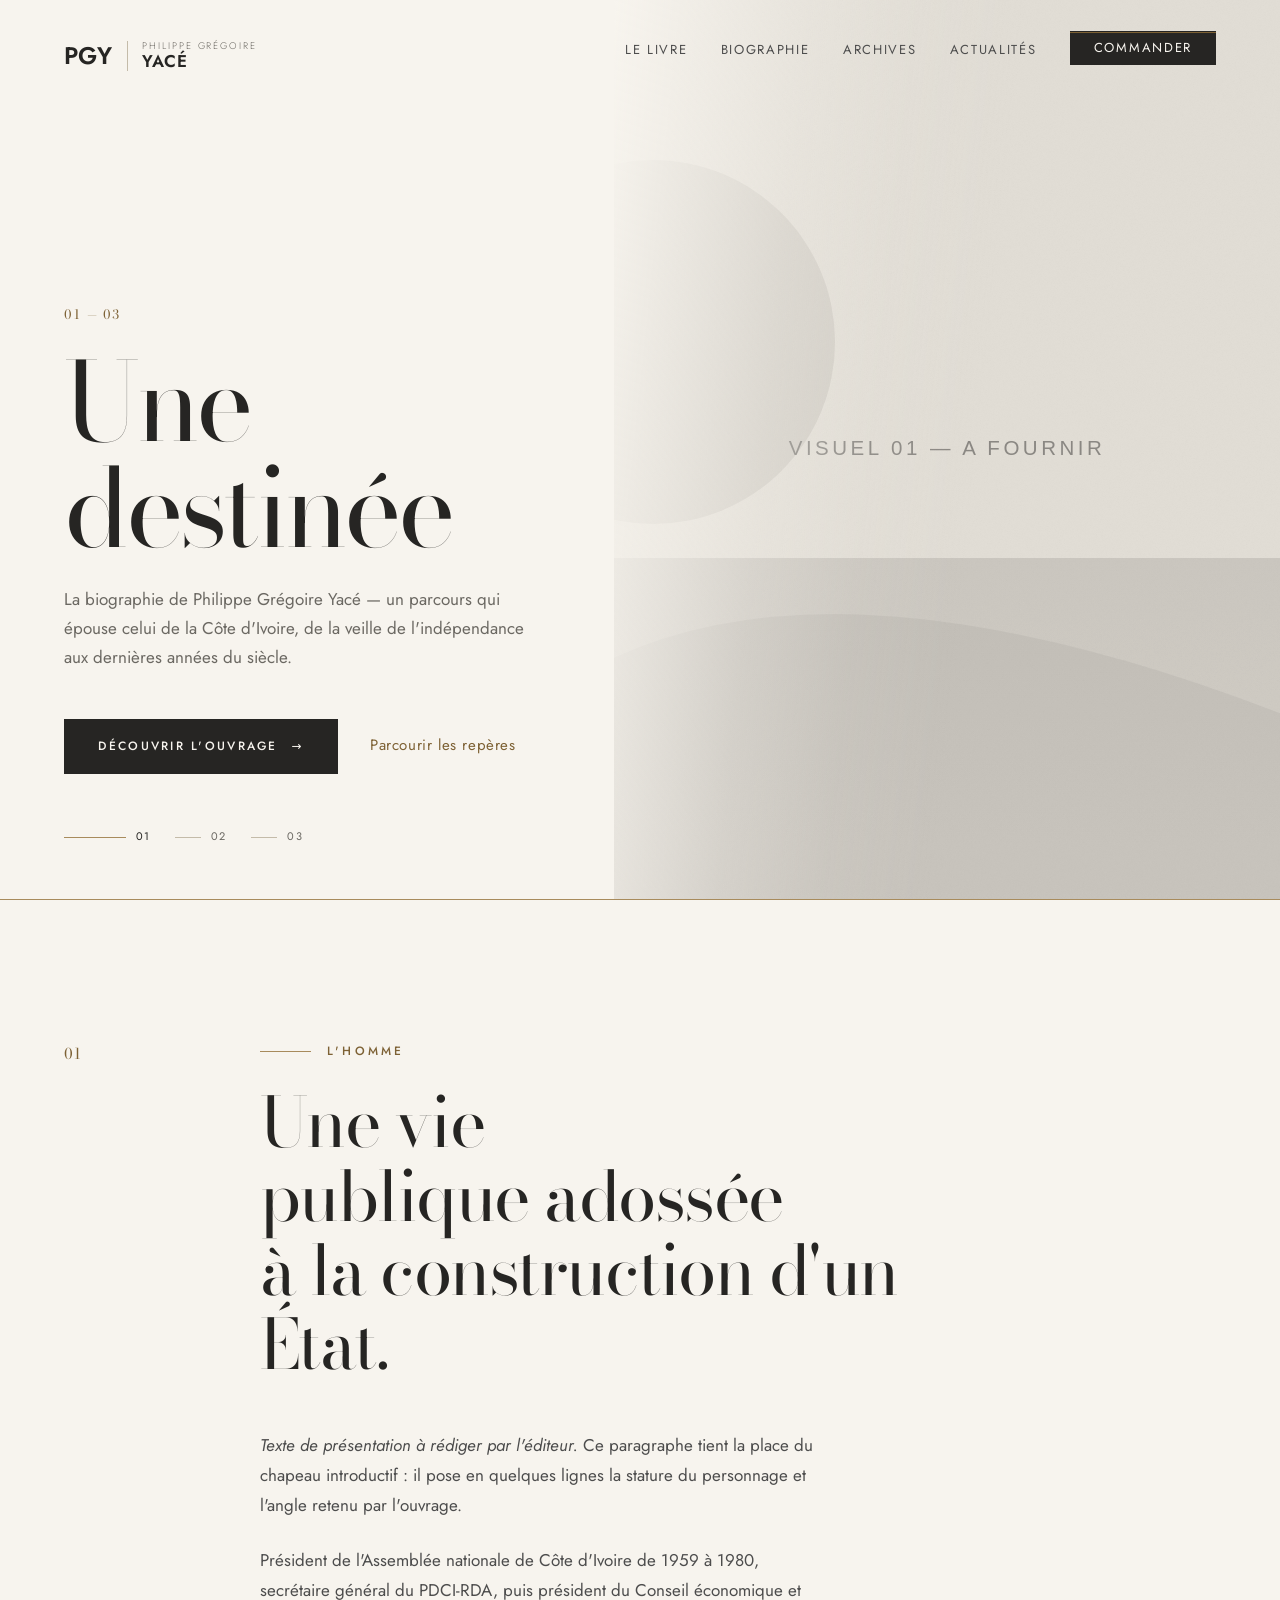
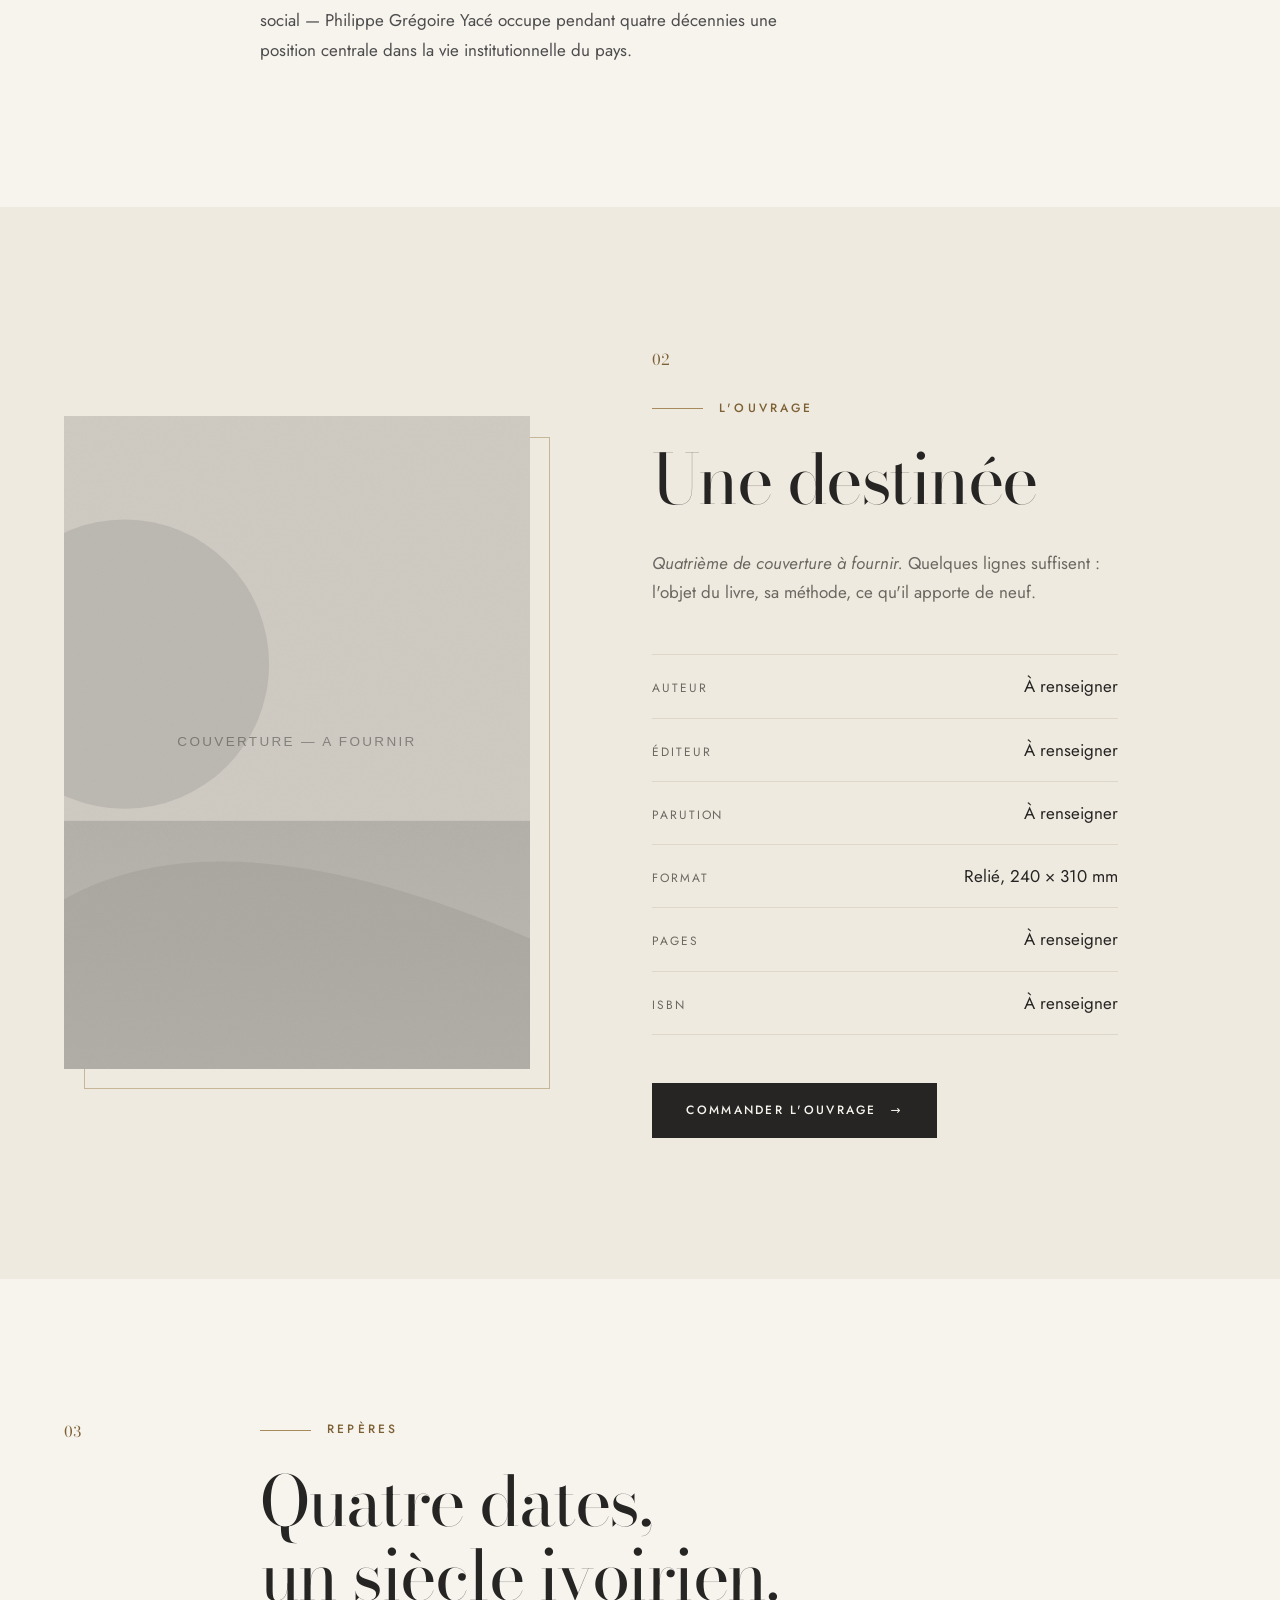
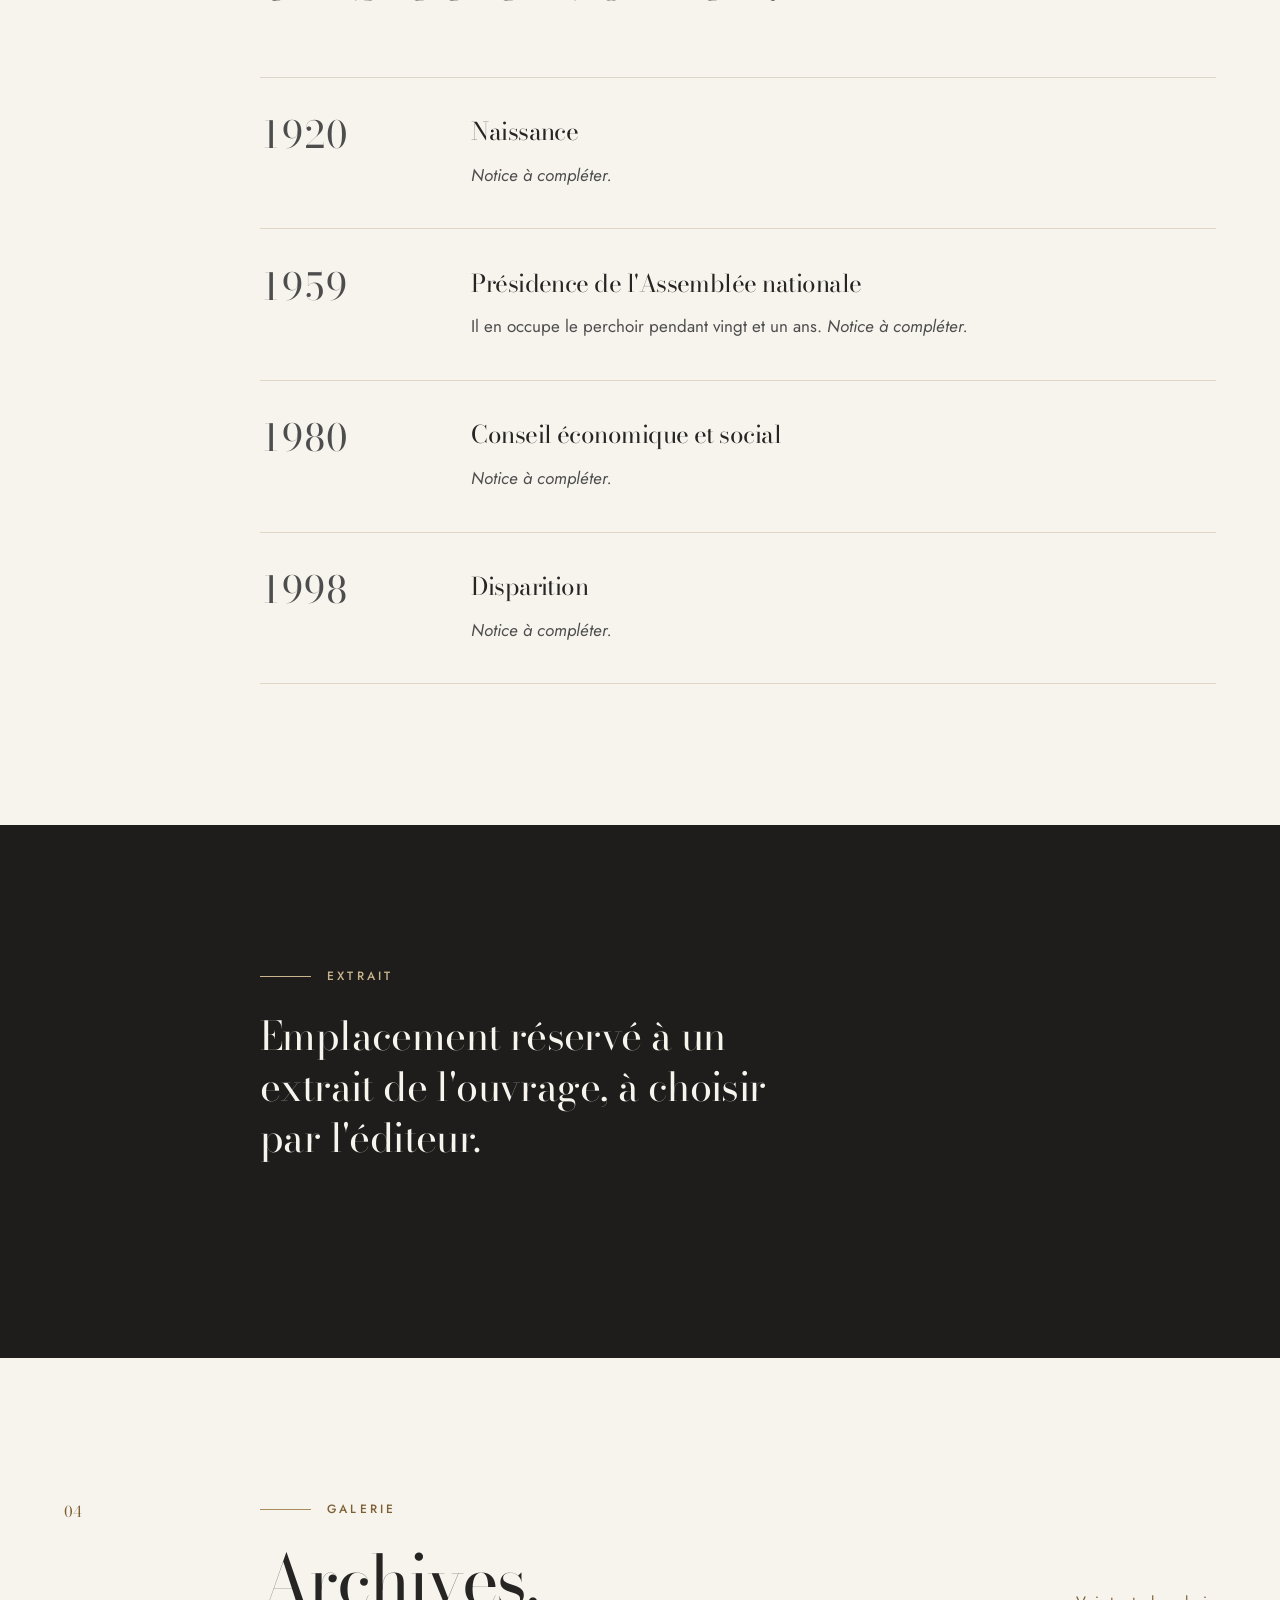
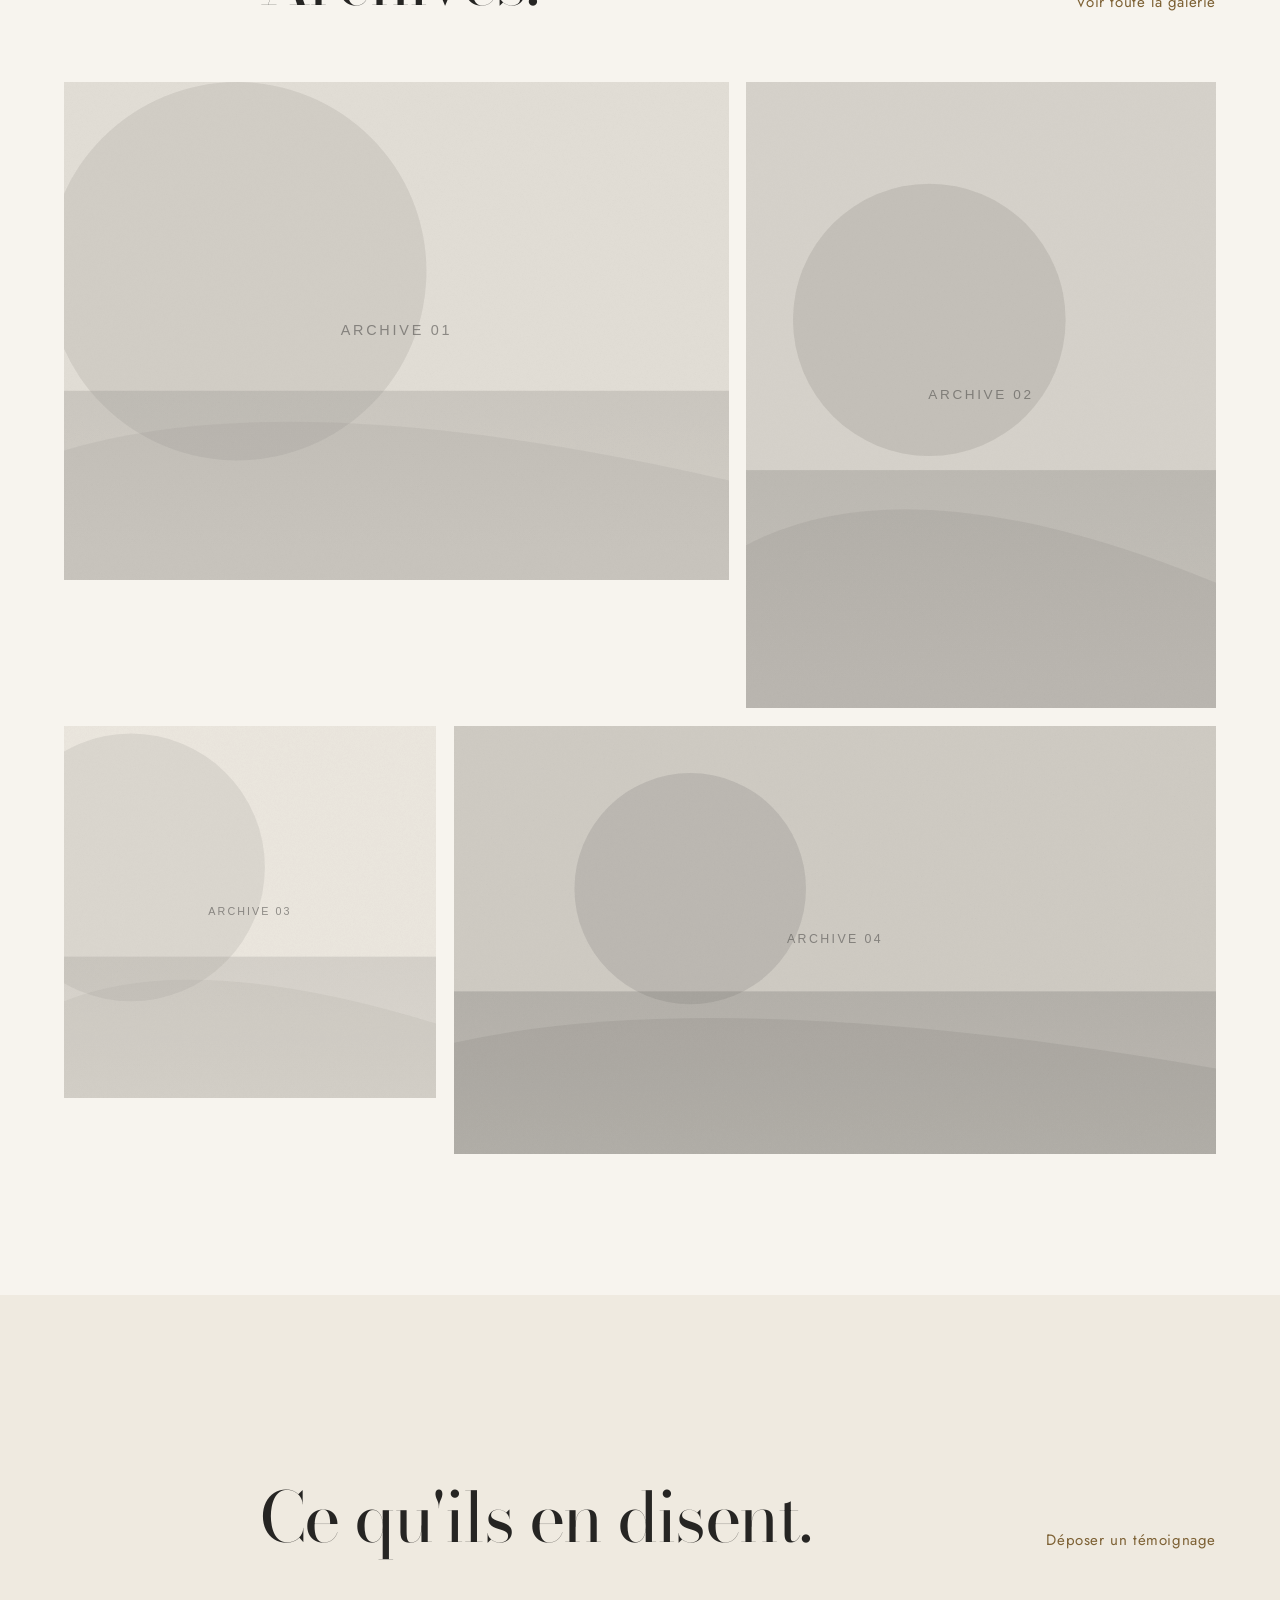
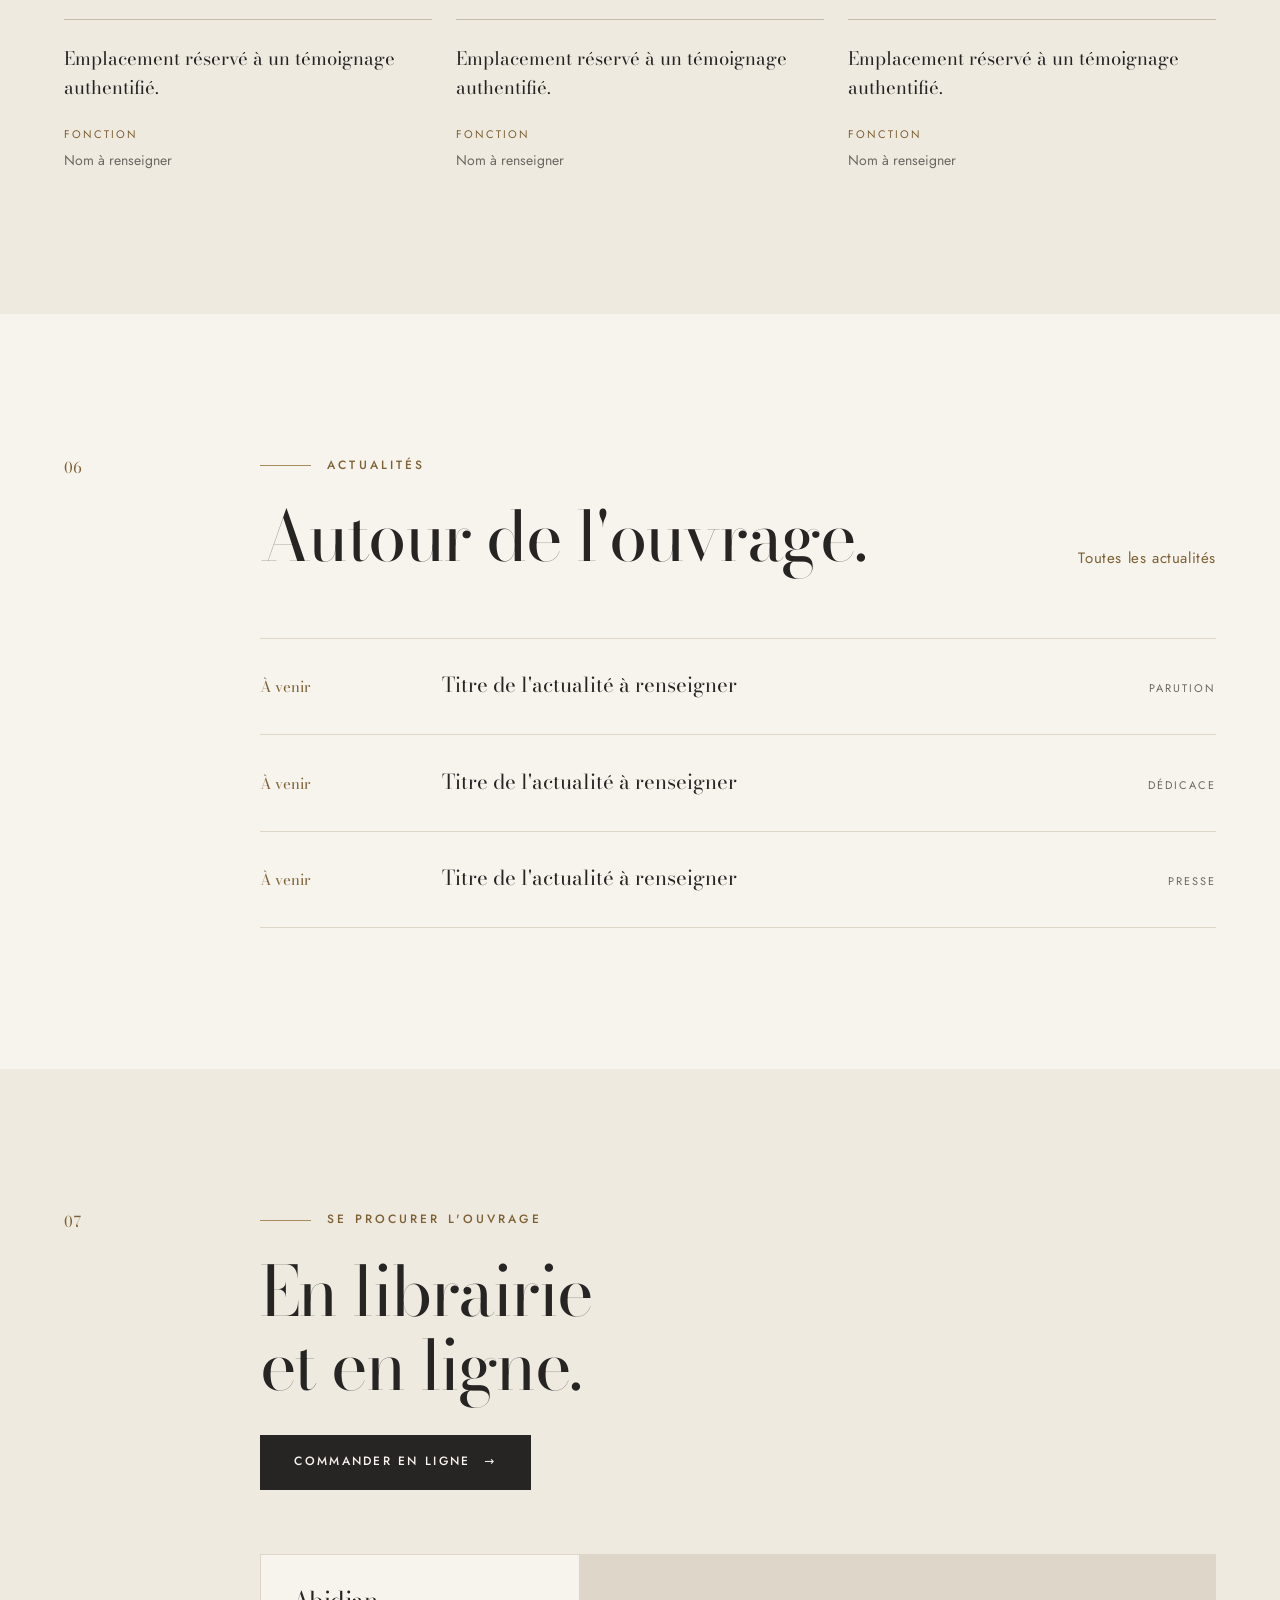
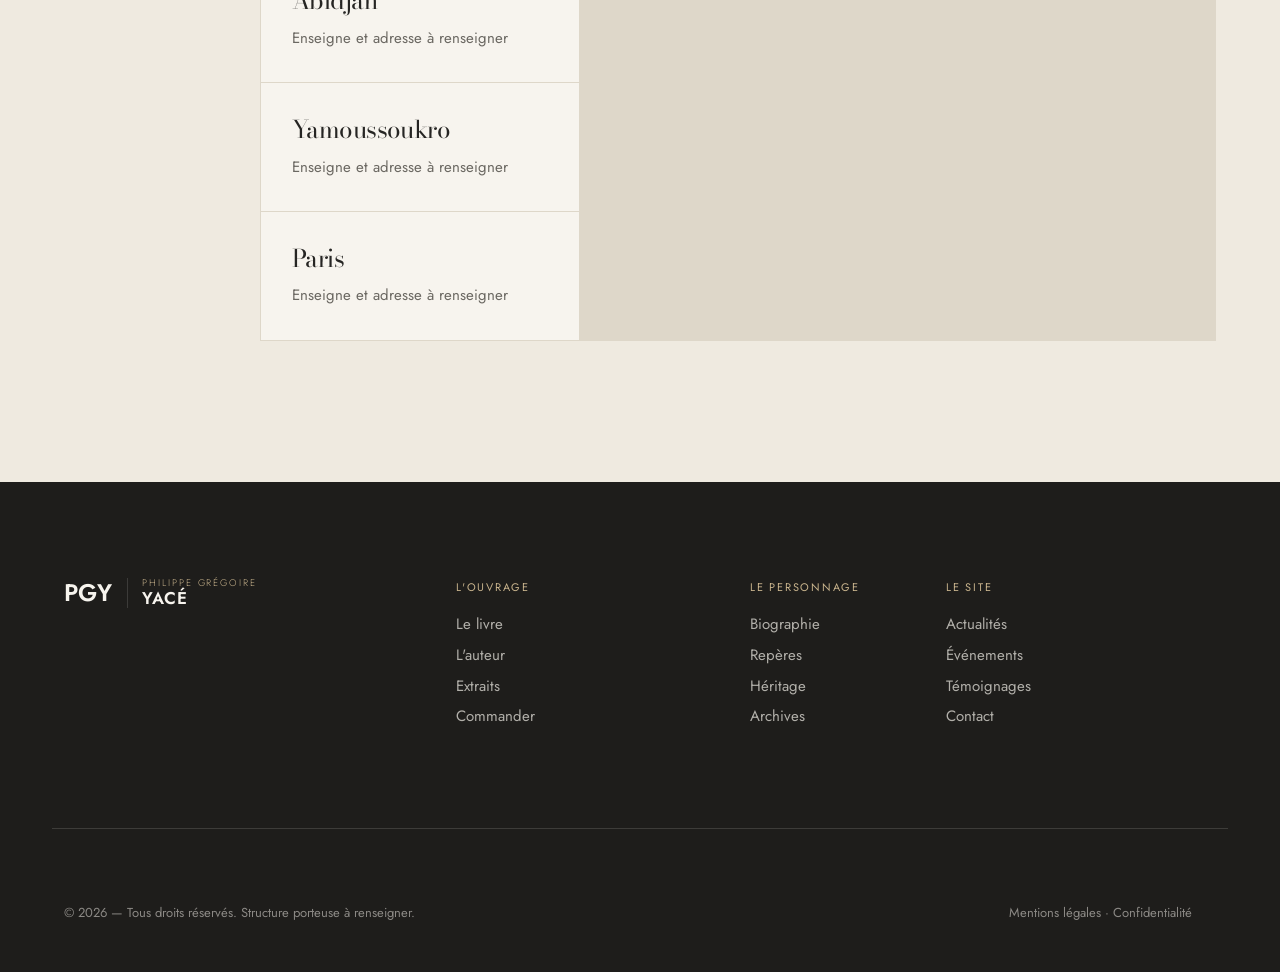
==== site/index.html @ ea949de5 "Nouveau site Yacé : socle de design + page d'accueil Direction artistique - Palette dérivée du logo " ====
<!DOCTYPE html>
<html lang="fr">
<head>
<meta charset="utf-8">
<meta name="viewport" content="width=device-width, initial-scale=1">
<title>Philippe Grégoire Yacé — Une destinée (1920-1998)</title>
<meta name="description" content="Une destinée — la biographie de Philippe Grégoire Yacé (1920-1998), figure de la construction de l'État ivoirien.">

<link rel="preconnect" href="https://fonts.googleapis.com">
<link rel="preconnect" href="https://fonts.gstatic.com" crossorigin>
<!-- Bodoni Moda : contraste vertical, registre monumental — display uniquement.
     Jost : géométrique, écho direct du logotype — interface et corps de texte. -->
<link href="https://fonts.googleapis.com/css2?family=Bodoni+Moda:opsz,wght@6..96,400;6..96,500&family=Jost:wght@300;400;500;600&display=swap" rel="stylesheet">

<link href="https://cdn.jsdelivr.net/npm/bootstrap@5.3.3/dist/css/bootstrap.min.css" rel="stylesheet">
<link href="assets/css/tokens.css" rel="stylesheet">
<link href="assets/css/base.css" rel="stylesheet">
<link href="assets/css/components.css" rel="stylesheet">
<link rel="canonical" href="https://example.org/">

<!-- Partage social (CDC §5) — remplacer l'URL absolue et le visuel au déploiement -->
<meta property="og:type" content="book">
<meta property="og:locale" content="fr_FR">
<meta property="og:title" content="Philippe Grégoire Yacé — Une destinée (1920-1998)">
<meta property="og:description" content="La biographie de Philippe Grégoire Yacé, figure de la construction de l'État ivoirien.">
<meta property="og:image" content="https://example.org/assets/img/couverture.svg">
<meta name="twitter:card" content="summary_large_image">

<!-- Données structurées (CDC §5). Seules les données établies sont déclarées ;
     auteur, éditeur, ISBN et dates précises restent à renseigner. -->
<script type="application/ld+json">
{
  "@context": "https://schema.org",
  "@type": "Book",
  "name": "Philippe Grégoire Yacé : une destinée (1920-1998)",
  "inLanguage": "fr",
  "about": {
    "@type": "Person",
    "name": "Philippe Grégoire Yacé",
    "birthDate": "1920",
    "deathDate": "1998",
    "nationality": "Ivoirienne",
    "jobTitle": "Président de l'Assemblée nationale de Côte d'Ivoire (1959-1980)"
  }
}
</script>
</head>

<body>
<a class="skip-link" href="#main">Aller au contenu</a>

<!-- ===================== NAVIGATION ===================== -->
<header class="nav-bar">
  <div class="shell">
    <div class="nav-bar__row">

      <!-- VERROU LOGOTYPE — reconstruit en HTML faute du fichier source.
           À remplacer par le SVG officiel : voir README.md § Logotype. -->
      <a class="logo" href="#" aria-label="Philippe Grégoire Yacé — accueil">
        <span class="logo__mark">PGY</span>
        <span class="logo__rule" aria-hidden="true"></span>
        <span class="logo__text">
          <b>Philippe Grégoire</b>
          <span>YACÉ</span>
        </span>
      </a>

      <nav aria-label="Navigation principale">
        <ul class="nav-menu" id="navMenu">
          <li><a href="#ouvrage">Le livre</a></li>
          <li><a href="#homme">Biographie</a></li>
          <li><a href="#galerie">Archives</a></li>
          <li><a href="#actualites">Actualités</a></li>
          <li><a class="btn-pgy btn-pgy--sm" href="#commander">Commander</a></li>
        </ul>
      </nav>

      <button class="nav-toggle" type="button" aria-expanded="false" aria-controls="navMenu" aria-label="Ouvrir le menu">
        <span></span><span></span>
      </button>

    </div>
  </div>
</header>

<main id="main">

<!-- ===================== HERO ===================== -->
<section class="hero">
  <div id="heroCarousel" class="carousel slide carousel-fade hero__carousel"
       data-bs-ride="carousel" data-bs-interval="7000">
    <div class="carousel-inner">

      <!-- CONTENU PROVISOIRE — textes à valider par l'éditeur -->
      <div class="carousel-item active hero__slide">
        <div class="hero__media">
          <img class="hero__img" src="assets/img/hero-1.svg" alt="">
        </div>
        <div class="shell hero__content">
          <div class="row">
            <div class="col-lg-7 col-xl-6">
              <p class="hero__count hero__fade" style="--d:120ms">01 — 03</p>
              <h1 class="t-hero hero__title">
                <span class="mask"><span class="mask__i" style="--d:200ms">Une</span></span>
                <span class="mask"><span class="mask__i" style="--d:320ms">destinée</span></span>
              </h1>
              <p class="t-lead hero__lead hero__fade" style="--d:560ms">
                La biographie de Philippe Grégoire Yacé — un parcours qui épouse
                celui de la Côte d'Ivoire, de la veille de l'indépendance aux
                dernières années du siècle.
              </p>
              <div class="hero__cta hero__fade" style="--d:680ms">
                <a class="btn-pgy" href="#ouvrage">
                  Découvrir l'ouvrage
                  <span class="btn-pgy__arrow" aria-hidden="true">&#8594;</span>
                </a>
                <a class="link" href="#reperes">Parcourir les repères</a>
              </div>
            </div>
          </div>
        </div>
      </div>

      <div class="carousel-item hero__slide">
        <div class="hero__media">
          <img class="hero__img" src="assets/img/hero-2.svg" alt="">
        </div>
        <div class="shell hero__content">
          <div class="row">
            <div class="col-lg-7 col-xl-6">
              <p class="hero__count hero__fade" style="--d:120ms">02 — 03</p>
              <h1 class="t-hero hero__title">
                <span class="mask"><span class="mask__i" style="--d:200ms">1920</span></span>
                <span class="mask"><span class="mask__i" style="--d:320ms">1998</span></span>
              </h1>
              <p class="t-lead hero__lead hero__fade" style="--d:560ms">
                Soixante-dix-huit années traversées par la naissance d'une nation.
                <em>Texte à compléter par l'éditeur.</em>
              </p>
              <div class="hero__cta hero__fade" style="--d:680ms">
                <a class="btn-pgy" href="#homme">
                  L'homme
                  <span class="btn-pgy__arrow" aria-hidden="true">&#8594;</span>
                </a>
              </div>
            </div>
          </div>
        </div>
      </div>

      <div class="carousel-item hero__slide">
        <div class="hero__media">
          <img class="hero__img" src="assets/img/hero-3.svg" alt="">
        </div>
        <div class="shell hero__content">
          <div class="row">
            <div class="col-lg-7 col-xl-6">
              <p class="hero__count hero__fade" style="--d:120ms">03 — 03</p>
              <h1 class="t-hero hero__title">
                <span class="mask"><span class="mask__i" style="--d:200ms">L'ouvrage</span></span>
              </h1>
              <p class="t-lead hero__lead hero__fade" style="--d:560ms">
                Un volume relié, richement documenté et illustré d'archives inédites.
                <em>Descriptif à compléter par l'éditeur.</em>
              </p>
              <div class="hero__cta hero__fade" style="--d:680ms">
                <a class="btn-pgy" href="#commander">
                  Commander
                  <span class="btn-pgy__arrow" aria-hidden="true">&#8594;</span>
                </a>
                <a class="link" href="#commander">Points de vente</a>
              </div>
            </div>
          </div>
        </div>
      </div>

    </div>
  </div>

  <!-- Indicateurs : peau maison branchée sur l'instance Bootstrap -->
  <div class="hero__nav" role="tablist" aria-label="Diapositives">
    <button class="hero__dot is-active" type="button" role="tab" aria-current="true">
      <i aria-hidden="true"></i>01
    </button>
    <button class="hero__dot" type="button" role="tab" aria-current="false">
      <i aria-hidden="true"></i>02
    </button>
    <button class="hero__dot" type="button" role="tab" aria-current="false">
      <i aria-hidden="true"></i>03
    </button>
  </div>

  <div class="hero__progress" aria-hidden="true"><i></i></div>
</section>

<!-- ===================== 01 · MANIFESTE ===================== -->
<section class="section" id="homme">
  <div class="shell">
    <div class="row">
      <div class="col-lg-2">
        <p class="section-num reveal">01</p>
      </div>
      <div class="col-lg-9 col-xl-8">
        <p class="kicker reveal">L'homme</p>
        <h2 class="t-d1 reveal" style="margin-bottom: var(--sp-7);">
          Une vie publique adossée<br>à la construction d'un État.
        </h2>
        <div class="row">
          <div class="col-md-10 col-lg-9">
            <p class="t-body reveal">
              <em>Texte de présentation à rédiger par l'éditeur.</em> Ce paragraphe
              tient la place du chapeau introductif : il pose en quelques lignes
              la stature du personnage et l'angle retenu par l'ouvrage.
            </p>
            <p class="t-body reveal">
              Président de l'Assemblée nationale de Côte d'Ivoire de 1959 à 1980,
              secrétaire général du PDCI-RDA, puis président du Conseil économique
              et social — Philippe Grégoire Yacé occupe pendant quatre décennies
              une position centrale dans la vie institutionnelle du pays.
            </p>
          </div>
        </div>
      </div>
    </div>
  </div>
</section>

<!-- ===================== 02 · L'OUVRAGE ===================== -->
<section class="section section--sunk" id="ouvrage">
  <div class="shell">
    <div class="row align-items-center" style="row-gap: var(--sp-9);">

      <div class="col-lg-5 offset-lg-1 order-lg-2">
        <p class="section-num reveal">02</p>
        <p class="kicker reveal">L'ouvrage</p>
        <h2 class="t-d1 reveal" style="margin-bottom: var(--sp-6);">Une destinée</h2>
        <p class="t-lead reveal" style="margin-bottom: var(--sp-7);">
          <em>Quatrième de couverture à fournir.</em> Quelques lignes suffisent :
          l'objet du livre, sa méthode, ce qu'il apporte de neuf.
        </p>

        <!-- FICHE TECHNIQUE — valeurs provisoires -->
        <dl class="specs reveal" style="margin-bottom: var(--sp-7);">
          <div><dt>Auteur</dt><dd>À renseigner</dd></div>
          <div><dt>Éditeur</dt><dd>À renseigner</dd></div>
          <div><dt>Parution</dt><dd>À renseigner</dd></div>
          <div><dt>Format</dt><dd>Relié, 240 × 310 mm</dd></div>
          <div><dt>Pages</dt><dd>À renseigner</dd></div>
          <div><dt>ISBN</dt><dd>À renseigner</dd></div>
        </dl>

        <a class="btn-pgy reveal" href="#commander">
          Commander l'ouvrage
          <span class="btn-pgy__arrow" aria-hidden="true">&#8594;</span>
        </a>
      </div>

      <div class="col-lg-5 order-lg-1">
        <span class="frame reveal">
          <img loading="lazy" decoding="async" src="assets/img/couverture.svg" alt="Couverture de l'ouvrage — visuel provisoire">
        </span>
      </div>

    </div>
  </div>
</section>

<!-- ===================== 03 · REPÈRES ===================== -->
<section class="section" id="reperes">
  <div class="shell">
    <div class="row" style="margin-bottom: var(--sp-8);">
      <div class="col-lg-2"><p class="section-num reveal">03</p></div>
      <div class="col-lg-7">
        <p class="kicker reveal">Repères</p>
        <h2 class="t-d1 reveal">Quatre dates,<br>un siècle ivoirien.</h2>
      </div>
    </div>

    <div class="row">
      <div class="col-lg-10 offset-lg-2">
        <!-- CHRONOLOGIE — dates à faire valider par l'éditeur avant mise en ligne -->
        <div class="tl">
          <div class="tl__item reveal">
            <div class="tl__year">1920</div>
            <div class="tl__body">
              <h3 class="t-d3">Naissance</h3>
              <p class="t-body"><em>Notice à compléter.</em></p>
            </div>
          </div>
          <div class="tl__item reveal">
            <div class="tl__year">1959</div>
            <div class="tl__body">
              <h3 class="t-d3">Présidence de l'Assemblée nationale</h3>
              <p class="t-body">Il en occupe le perchoir pendant vingt et un ans.
                <em>Notice à compléter.</em></p>
            </div>
          </div>
          <div class="tl__item reveal">
            <div class="tl__year">1980</div>
            <div class="tl__body">
              <h3 class="t-d3">Conseil économique et social</h3>
              <p class="t-body"><em>Notice à compléter.</em></p>
            </div>
          </div>
          <div class="tl__item reveal">
            <div class="tl__year">1998</div>
            <div class="tl__body">
              <h3 class="t-d3">Disparition</h3>
              <p class="t-body"><em>Notice à compléter.</em></p>
            </div>
          </div>
        </div>
      </div>
    </div>
  </div>
</section>

<!-- ===================== CITATION ===================== -->
<section class="section section--dark">
  <div class="shell">
    <div class="row">
      <div class="col-lg-9 offset-lg-2">
        <p class="kicker reveal">Extrait</p>
        <blockquote class="quote reveal" style="margin:0;">
          Emplacement réservé à un extrait de l'ouvrage,
          à choisir par l'éditeur.
        </blockquote>
        <p class="quote__src reveal">Une destinée — chapitre à préciser</p>
      </div>
    </div>
  </div>
</section>

<!-- ===================== 04 · GALERIE ===================== -->
<section class="section" id="galerie">
  <div class="shell">
    <div class="row" style="margin-bottom: var(--sp-8);">
      <div class="col-lg-2"><p class="section-num reveal">04</p></div>
      <div class="col-lg-7">
        <p class="kicker reveal">Galerie</p>
        <h2 class="t-d1 reveal">Archives.</h2>
      </div>
      <div class="col-lg-3 d-flex align-items-end justify-content-lg-end">
        <a class="link reveal" href="#">Voir toute la galerie</a>
      </div>
    </div>

    <div class="gal">
      <a class="gal__i reveal" href="#"><img loading="lazy" decoding="async" src="assets/img/gal-1.svg" alt="Archive — visuel provisoire"></a>
      <a class="gal__i reveal" href="#"><img loading="lazy" decoding="async" src="assets/img/gal-2.svg" alt="Archive — visuel provisoire"></a>
      <a class="gal__i reveal" href="#"><img loading="lazy" decoding="async" src="assets/img/gal-3.svg" alt="Archive — visuel provisoire"></a>
      <a class="gal__i reveal" href="#"><img loading="lazy" decoding="async" src="assets/img/gal-4.svg" alt="Archive — visuel provisoire"></a>
    </div>
  </div>
</section>

<!-- ===================== 05 · TÉMOIGNAGES ===================== -->
<section class="section section--sunk" id="temoignages">
  <div class="shell">
    <div class="row" style="margin-bottom: var(--sp-8);">
      <div class="col-lg-2"><p class="section-num reveal">05</p></div>
      <div class="col-lg-7">
        <p class="kicker reveal">Témoignages</p>
        <h2 class="t-d1 reveal">Ce qu'ils en disent.</h2>
      </div>
      <div class="col-lg-3 d-flex align-items-end justify-content-lg-end">
        <a class="link reveal" href="#">Déposer un témoignage</a>
      </div>
    </div>

    <div class="row" style="row-gap: var(--sp-7);">
      <!-- TÉMOIGNAGES — emplacements réservés. Aucun propos ne doit être
           publié ici sans être attribué et vérifié auprès de son auteur. -->
      <div class="col-md-4">
        <div class="testi__i reveal">
          <p class="testi__q">Emplacement réservé à un témoignage authentifié.</p>
          <p class="testi__a">Fonction<span>Nom à renseigner</span></p>
        </div>
      </div>
      <div class="col-md-4">
        <div class="testi__i reveal">
          <p class="testi__q">Emplacement réservé à un témoignage authentifié.</p>
          <p class="testi__a">Fonction<span>Nom à renseigner</span></p>
        </div>
      </div>
      <div class="col-md-4">
        <div class="testi__i reveal">
          <p class="testi__q">Emplacement réservé à un témoignage authentifié.</p>
          <p class="testi__a">Fonction<span>Nom à renseigner</span></p>
        </div>
      </div>
    </div>
  </div>
</section>

<!-- ===================== 06 · ACTUALITÉS ===================== -->
<section class="section" id="actualites">
  <div class="shell">
    <div class="row" style="margin-bottom: var(--sp-8);">
      <div class="col-lg-2"><p class="section-num reveal">06</p></div>
      <div class="col-lg-7">
        <p class="kicker reveal">Actualités</p>
        <h2 class="t-d1 reveal">Autour de l'ouvrage.</h2>
      </div>
      <div class="col-lg-3 d-flex align-items-end justify-content-lg-end">
        <a class="link reveal" href="#">Toutes les actualités</a>
      </div>
    </div>

    <div class="row">
      <div class="col-lg-10 offset-lg-2">
        <!-- ACTUALITÉS — trois entrées de démonstration, à alimenter -->
        <div class="news">
          <a class="news__i reveal" href="#">
            <span class="news__date">À venir</span>
            <span class="news__t">Titre de l'actualité à renseigner</span>
            <span class="news__cat">Parution</span>
          </a>
          <a class="news__i reveal" href="#">
            <span class="news__date">À venir</span>
            <span class="news__t">Titre de l'actualité à renseigner</span>
            <span class="news__cat">Dédicace</span>
          </a>
          <a class="news__i reveal" href="#">
            <span class="news__date">À venir</span>
            <span class="news__t">Titre de l'actualité à renseigner</span>
            <span class="news__cat">Presse</span>
          </a>
        </div>
      </div>
    </div>
  </div>
</section>

<!-- ===================== 07 · COMMANDER ===================== -->
<section class="section section--sunk" id="commander">
  <div class="shell">
    <div class="row" style="margin-bottom: var(--sp-8);">
      <div class="col-lg-2"><p class="section-num reveal">07</p></div>
      <div class="col-lg-7">
        <p class="kicker reveal">Se procurer l'ouvrage</p>
        <h2 class="t-d1 reveal" style="margin-bottom: var(--sp-6);">
          En librairie<br>et en ligne.
        </h2>
        <div class="reveal">
          <a class="btn-pgy" href="#">
            Commander en ligne
            <span class="btn-pgy__arrow" aria-hidden="true">&#8594;</span>
          </a>
        </div>
      </div>
    </div>

    <div class="row">
      <div class="col-lg-10 offset-lg-2">
        <!-- POINTS DE VENTE — à renseigner -->
        <div class="pos row g-0 reveal">
          <div class="pos__i col-md-4">
            <h3 class="t-d3">Abidjan</h3>
            <p class="t-small">Enseigne et adresse à renseigner</p>
          </div>
          <div class="pos__i col-md-4">
            <h3 class="t-d3">Yamoussoukro</h3>
            <p class="t-small">Enseigne et adresse à renseigner</p>
          </div>
          <div class="pos__i col-md-4">
            <h3 class="t-d3">Paris</h3>
            <p class="t-small">Enseigne et adresse à renseigner</p>
          </div>
        </div>
      </div>
    </div>
  </div>
</section>

</main>

<!-- ===================== PIED DE PAGE ===================== -->
<footer class="foot">
  <div class="shell" style="padding-block: var(--sp-9) var(--sp-7);">
    <div class="row" style="row-gap: var(--sp-7);">
      <div class="col-lg-5 col-xl-4">
        <a class="logo" href="#" aria-label="Philippe Grégoire Yacé — accueil">
          <span class="logo__mark">PGY</span>
          <span class="logo__rule" aria-hidden="true"></span>
          <span class="logo__text"><b>Philippe Grégoire</b><span>YACÉ</span></span>
        </a>
      </div>
      <div class="col-lg-3 foot__col">
        <p>L'ouvrage</p>
        <ul>
          <li><a href="#ouvrage">Le livre</a></li>
          <li><a href="#">L'auteur</a></li>
          <li><a href="#">Extraits</a></li>
          <li><a href="#commander">Commander</a></li>
        </ul>
      </div>
      <div class="col-lg-2 foot__col">
        <p>Le personnage</p>
        <ul>
          <li><a href="#homme">Biographie</a></li>
          <li><a href="#reperes">Repères</a></li>
          <li><a href="#">Héritage</a></li>
          <li><a href="#galerie">Archives</a></li>
        </ul>
      </div>
      <div class="col-lg-2 foot__col">
        <p>Le site</p>
        <ul>
          <li><a href="#actualites">Actualités</a></li>
          <li><a href="#">Événements</a></li>
          <li><a href="#temoignages">Témoignages</a></li>
          <li><a href="#">Contact</a></li>
        </ul>
      </div>

    <div class="foot__rule" style="margin-block: var(--sp-7) var(--sp-5);"></div>

    <div class="row align-items-center" style="row-gap: var(--sp-3);">
      <div class="col-md-8">
        <p class="t-small" style="color: rgba(247,244,238,.5); font-size:.8125rem;">
          &copy; 2026 — Tous droits réservés. Structure porteuse à renseigner.
        </p>
      </div>
      <div class="col-md-4 text-md-end">
        <p class="t-small" style="color: rgba(247,244,238,.5); font-size:.8125rem;">
          Mentions légales · Confidentialité
        </p>
      </div>
    </div>
  </div>
</footer>

<script src="https://cdn.jsdelivr.net/npm/bootstrap@5.3.3/dist/js/bootstrap.bundle.min.js"></script>
<script src="assets/js/main.js"></script>
</body>
</html>
---- site/assets/css/tokens.css ----
/* =========================================================================
   PGY — Jetons de design
   Source chromatique : le logo est strictement monochrome (gris #4D4D4D).
   Il fournit donc l'axe neutre (papier + encre). Le laiton patine est
   l'accent choisi : registre commemoratif, dorure a chaud, plaque gravee.
   Aucune couleur brute du logo n'est employee en grande surface.
   ========================================================================= */

:root {
  /* --- Neutres — 60 % de la surface --------------------------------------
     Papier chaud, jamais de blanc pur : le blanc pur eteint le laiton et
     donne l'aspect "ecran" que l'on cherche a eviter. */
  --paper:        #F7F4EE;   /* fond principal */
  --paper-high:   #FCFAF6;   /* surfaces surelevees, champs de formulaire */
  --paper-sunk:   #EFEAE0;   /* sections en retrait, alternance de rythme */

  /* --- Encre — 30 % -------------------------------------------------------
     Noir chaud desature, jamais #000 : le noir pur cisaille sur papier chaud. */
  --ink:          #262523;   /* titres et corps          13.98:1 sur papier */
  --ink-2:        #4D4D4D;   /* gris exact du logo        7.79:1 — rappel */
  --ink-3:        #6B6862;   /* texte secondaire          5.12:1 */
  --ink-deep:     #1E1D1B;   /* fond des sections sombres */

  /* --- Accent laiton — 10 % ---------------------------------------------
     Deux valeurs distinctes, et c'est deliberé :
     --brass       : filets, traits, decor. Non porteur de texte (2.95:1).
     --brass-text  : texte et liens sur papier (5.28:1, AA valide).
     Confondre les deux casserait l'accessibilite. */
  --brass:        #A88B5C;
  --brass-text:   #7D6134;
  --brass-soft:   #C9B48D;   /* laiton sur fond sombre    6.9:1 sur --ink-deep */
  --brass-wash:   rgba(168, 139, 92, 0.10);

  /* --- Filets ------------------------------------------------------------ */
  --rule:         #DED7C9;   /* hairline chaude, jamais un gris froid */
  --rule-strong:  #C4BBA9;
  --rule-dark:    rgba(247, 244, 238, 0.14);

  /* --- Typographie -------------------------------------------------------
     Bodoni Moda : contraste vertical eleve, empattements filiformes.
       Registre monumental / grave — la plaque commemorative, pas le magazine.
       Reserve aux grandes tailles : en dessous de 24px son contraste casse.
     Jost : geometrique, echo direct du logotype (memes coupes franches,
       meme construction circulaire). Porte l'interface et le corps de texte. */
  --font-display: "Bodoni Moda", "Didot", "Times New Roman", serif;
  --font-sans:    "Jost", "Futura", "Century Gothic", system-ui, sans-serif;

  /* Echelle fluide — ratio ~1.32, cale sur 1440px */
  --fs-hero:   clamp(3.25rem, 8.5vw, 8.5rem);
  --fs-d1:     clamp(2.5rem, 5.4vw, 4.75rem);
  --fs-d2:     clamp(1.9rem, 3.4vw, 3rem);
  --fs-d3:     clamp(1.35rem, 1.9vw, 1.75rem);
  --fs-lead:   clamp(1.0625rem, 1.15vw, 1.25rem);
  --fs-body:   1.0625rem;
  --fs-small:  0.9375rem;
  --fs-kicker: 0.75rem;

  --lh-tight:  0.97;   /* place pour les capitales accentuees */
  --lh-snug:   1.18;
  --lh-body:   1.78;

  --track-kicker: 0.26em;   /* les capitales ont besoin d'air pour respirer */
  --track-display: -0.022em;

  /* --- Rythme vertical — echelle de 4px ---------------------------------- */
  --sp-1: 0.25rem;  --sp-2: 0.5rem;   --sp-3: 0.75rem;  --sp-4: 1rem;
  --sp-5: 1.5rem;   --sp-6: 2rem;     --sp-7: 3rem;     --sp-8: 4rem;
  --sp-9: 6rem;     --sp-10: 8rem;

  /* Respiration des sections : genereuse, c'est le premier marqueur premium */
  --section-y: clamp(5.5rem, 11vw, 11rem);
  --gutter:    clamp(1.5rem, 5vw, 5.5rem);
  --measure:   64ch;         /* longueur de ligne de lecture confortable */

  /* --- Mouvement ---------------------------------------------------------
     Courbes lentes en sortie : le mouvement doit s'installer, jamais rebondir.
     Aucun ressort, aucun overshoot — ce sont des marqueurs de template. */
  --ease:      cubic-bezier(0.22, 0.61, 0.36, 1);
  --ease-out:  cubic-bezier(0.16, 1, 0.3, 1);
  --dur-1: 220ms;
  --dur-2: 420ms;
  --dur-3: 900ms;

  --z-nav: 100;
  --hero-interval: 7000ms;
}
---- site/assets/css/base.css ----
/* =========================================================================
   PGY — Socle : neutralisation Bootstrap + typographie
   Bootstrap est conserve pour la grille, les breakpoints et le JS des
   composants. Toute son apparence est demontee ici avant d'etre reconstruite
   dans components.css. Aucune classe .btn / .navbar / .card / .form-control
   ne doit conserver son rendu natif.
   ========================================================================= */

/* --- 1. Reset ----------------------------------------------------------- */

*, *::before, *::after { box-sizing: border-box; }

html {
  -webkit-text-size-adjust: 100%;
  scroll-behavior: smooth;
}
@media (prefers-reduced-motion: reduce) {
  html { scroll-behavior: auto; }
}

body {
  margin: 0;
  background: var(--paper);
  color: var(--ink);
  font-family: var(--font-sans);
  font-size: var(--fs-body);
  font-weight: 400;
  line-height: var(--lh-body);
  -webkit-font-smoothing: antialiased;
  -moz-osx-font-smoothing: grayscale;
  font-synthesis-weight: none;
  overflow-x: hidden;
}

img, svg, video { display: block; max-width: 100%; height: auto; }

/* --- 2. Neutralisation Bootstrap ---------------------------------------
   On efface le rendu natif AVANT de reconstruire. Sans ce bloc, les
   ombres, arrondis, bleus #0d6efd et graisses par defaut ressortent
   au moindre etat (focus, hover, active, collapse). */

/* Les <button> nus gardent sinon le rendu natif du navigateur (fond gris,
   bordure 2px, police systeme) — visible sur les indicateurs du hero. */
button {
  appearance: none;
  -webkit-appearance: none;
  padding: 0;
  margin: 0;
  border: 0;
  border-radius: 0;
  background: none;
  color: inherit;
  font: inherit;
  line-height: inherit;
  text-align: inherit;
}

.btn,
.btn:hover,
.btn:focus,
.btn:active,
.btn.active,
.btn:first-child:active,
.btn-check:focus + .btn {
  --bs-btn-box-shadow: none;
  padding: 0;
  border: 0;
  border-radius: 0;
  background: none;
  box-shadow: none;
  color: inherit;
  font: inherit;
  line-height: inherit;
  text-transform: none;
  transition: none;
}

.navbar,
.navbar-nav,
.navbar-collapse,
.navbar-toggler,
.navbar-toggler:focus,
.nav-link {
  padding: 0;
  margin: 0;
  border: 0;
  border-radius: 0;
  background: none;
  box-shadow: none;
  outline: 0;
  color: inherit;
  font: inherit;
}

.card, .card-body, .accordion-item, .accordion-button, .accordion-button:not(.collapsed) {
  padding: 0;
  border: 0;
  border-radius: 0;
  background: none;
  box-shadow: none;
  color: inherit;
  font: inherit;
}
.accordion-button::after { display: none; }   /* le chevron stock BS */

.form-control,
.form-control:focus,
.form-select,
.form-select:focus {
  border-radius: 0;
  box-shadow: none;
  outline: 0;
}

/* Le carrousel : on garde le moteur, on jette entierement la peau. */
.carousel-indicators,
.carousel-control-prev,
.carousel-control-next,
.carousel-control-prev-icon,
.carousel-control-next-icon,
.carousel-caption {
  all: unset;
}

/* Bootstrap force le focus bleu systeme. On le remplace par un anneau laiton. */
:focus { outline: none; }
:focus-visible {
  outline: 2px solid var(--brass-text);
  outline-offset: 3px;
  border-radius: 1px;
}

::selection { background: var(--brass-wash); color: var(--ink); }

/* --- 3. Typographie ----------------------------------------------------- */

h1, h2, h3, h4 {
  margin: 0;
  font-family: var(--font-display);
  font-weight: 400;           /* Bodoni tient sa presence par la taille et le
                                 contraste, jamais par la graisse */
  font-optical-sizing: auto;
  letter-spacing: var(--track-display);
  line-height: var(--lh-snug);
  text-wrap: balance;
}

/* Interlignage des titres : le francais capitalise des lettres accentuees
   (E, A, E). Sous ~1.06 l'accent d'un E vient buter sur la ligne du dessus.
   On garde un interlignage serre, mais pas au point de mutiler la langue. */
.t-hero {
  font-size: var(--fs-hero);
  line-height: var(--lh-tight);
  letter-spacing: -0.03em;
}
.t-d1 { font-size: var(--fs-d1); line-height: 1.07; }
.t-d2 { font-size: var(--fs-d2); }
.t-d3 { font-size: var(--fs-d3); line-height: 1.3; }

p { margin: 0 0 var(--sp-5); }
p:last-child { margin-bottom: 0; }

.t-lead {
  font-size: var(--fs-lead);
  line-height: 1.68;
  color: var(--ink-3);
  max-width: 46ch;
}
.t-body { max-width: var(--measure); color: var(--ink-2); }
.t-small { font-size: var(--fs-small); color: var(--ink-3); }

/* Attaque de section : capitales espacees, precedees d'un filet laiton.
   C'est la signature qui relie toutes les sections entre elles. */
.kicker {
  display: flex;
  align-items: center;
  gap: var(--sp-4);
  margin: 0 0 var(--sp-5);
  font-family: var(--font-sans);
  font-size: var(--fs-kicker);
  font-weight: 500;
  letter-spacing: var(--track-kicker);
  text-transform: uppercase;
  color: var(--brass-text);
}
.kicker::before {
  content: "";
  width: clamp(28px, 4vw, 56px);
  height: 1px;
  background: var(--brass);
  flex: none;
}
.kicker--bare::before { display: none; }

/* Chiffre de section, pose dans la marge — repere editorial, pas decoration.
   Il porte de l'information : c'est --brass-text (5.27:1) et non le laiton
   decoratif (2.94:1) qui doit l'ecrire. */
.section-num {
  font-family: var(--font-display);
  font-size: var(--fs-small);
  color: var(--brass-text);
  font-variant-numeric: tabular-nums;
}

a { color: inherit; text-decoration: none; }

.link {
  display: inline-block;
  position: relative;
  color: var(--brass-text);
  font-size: var(--fs-small);
  letter-spacing: 0.04em;
  padding-bottom: 2px;
}
.link::after {
  content: "";
  position: absolute;
  left: 0; bottom: 0;
  width: 100%; height: 1px;
  background: currentColor;
  transform: scaleX(0);
  transform-origin: left;
  transition: transform var(--dur-2) var(--ease-out);
}
.link:hover::after, .link:focus-visible::after { transform: scaleX(1); }

hr, .rule {
  height: 1px;
  margin: 0;
  border: 0;
  background: var(--rule);
  opacity: 1;
}

/* --- 4. Mise en page ---------------------------------------------------- */

.shell {
  width: 100%;
  max-width: 1560px;
  margin-inline: auto;
  padding-inline: var(--gutter);
}
.section { padding-block: var(--section-y); }
.section--sunk { background: var(--paper-sunk); }
.section--dark { background: var(--ink-deep); color: var(--paper); }
.section--dark .t-lead,
.section--dark .t-body { color: rgba(247, 244, 238, 0.72); }
.section--dark .kicker { color: var(--brass-soft); }
.section--dark .kicker::before { background: var(--brass-soft); }
.section--dark .rule { background: var(--rule-dark); }

.skip-link {
  position: absolute;
  left: var(--sp-4); top: -100px;
  z-index: 200;
  padding: var(--sp-3) var(--sp-5);
  background: var(--ink);
  color: var(--paper);
  font-size: var(--fs-small);
  transition: top var(--dur-1) var(--ease);
}
.skip-link:focus { top: var(--sp-4); }

/* --- 5. Apparition au defilement ---------------------------------------
   Deplacement court (18px) et opacite seule. Pas de zoom, pas de rotation :
   l'animation doit se remarquer apres coup, jamais pendant. */
.reveal {
  opacity: 0;
  transform: translateY(18px);
  transition:
    opacity var(--dur-3) var(--ease-out),
    transform var(--dur-3) var(--ease-out);
  transition-delay: var(--reveal-delay, 0ms);
}
.reveal.is-in { opacity: 1; transform: none; }

@media (prefers-reduced-motion: reduce) {
  .reveal { opacity: 1; transform: none; transition: none; }
  *, *::before, *::after {
    animation-duration: 0.001ms !important;
    animation-iteration-count: 1 !important;
    transition-duration: 0.001ms !important;
  }
}
---- site/assets/css/components.css ----
/* =========================================================================
   PGY — Composants
   Chaque composant est reconstruit a partir de zero sur le squelette
   Bootstrap. Aucun arrondi generique, aucune ombre portee diffuse :
   la hierarchie est portee par le filet, le blanc et la typographie.
   ========================================================================= */

/* --- Navigation --------------------------------------------------------
   Transparente sur le hero, elle ne se materialise qu'au defilement.
   Le fond se pose alors en papier translucide plutot qu'en bloc opaque :
   la page continue d'exister derriere elle. */

.nav-bar {
  position: fixed;
  inset: 0 0 auto;
  z-index: var(--z-nav);
  padding-block: clamp(1.25rem, 2.4vw, 2.25rem);
  transition:
    padding var(--dur-2) var(--ease),
    background var(--dur-2) var(--ease),
    border-color var(--dur-2) var(--ease);
  border-bottom: 1px solid transparent;
}
.nav-bar.is-stuck {
  padding-block: 0.875rem;
  background: rgba(247, 244, 238, 0.90);
  border-bottom-color: var(--rule);
  -webkit-backdrop-filter: saturate(1.4) blur(16px);
  backdrop-filter: saturate(1.4) blur(16px);
}
.nav-bar__row {
  display: flex;
  align-items: center;
  justify-content: space-between;
  gap: var(--sp-6);
}

/* Verrou du logotype. A remplacer par le SVG officiel — voir README. */
.logo { display: flex; align-items: center; gap: 0.9rem; color: var(--ink); }
.logo__mark {
  font-family: var(--font-sans);
  font-weight: 600;
  font-size: 1.5rem;
  letter-spacing: 0.02em;
  line-height: 1;
}
.logo__rule { width: 1px; height: 30px; background: var(--rule-strong); }
.logo__text { line-height: 1.15; }
.logo__text b {
  display: block;
  font-weight: 300;
  font-size: 0.6rem;
  letter-spacing: 0.2em;
  text-transform: uppercase;
  color: var(--ink-3);
}
.logo__text span {
  display: block;
  font-weight: 600;
  font-size: 1.0625rem;
  letter-spacing: 0.06em;
}

.nav-menu {
  display: flex;
  align-items: center;
  gap: clamp(1.5rem, 2.6vw, 2.75rem);
  list-style: none;
}
.nav-menu a {
  position: relative;
  font-size: 0.8125rem;
  font-weight: 400;
  letter-spacing: 0.13em;
  text-transform: uppercase;
  color: var(--ink-2);
  padding-block: 0.35rem;
  transition: color var(--dur-1) var(--ease);
}
/* Le filet se trace depuis la gauche : un mouvement directionnel se lit,
   un fondu ne se lit pas. */
.nav-menu a::after {
  content: "";
  position: absolute;
  left: 0; bottom: 0;
  width: 100%; height: 1px;
  background: var(--brass);
  transform: scaleX(0);
  transform-origin: left;
  transition: transform var(--dur-2) var(--ease-out);
}
.nav-menu a:hover { color: var(--ink); }
.nav-menu a:hover::after, .nav-menu a:focus-visible::after { transform: scaleX(1); }

/* Le CTA est un <a> dans .nav-menu : sans ce rappel, `.nav-menu a` (0,2,0)
   l'emporte sur `.btn-pgy` (0,1,0) et peint l'encre sur l'encre (1.4:1). */
.nav-menu a.btn-pgy { color: var(--paper); }
.nav-menu a.btn-pgy::after { background: var(--brass-text); transform: translateY(101%); }
.nav-menu a.btn-pgy:hover { color: var(--paper); }
.nav-menu a.btn-pgy:hover::after { transform: translateY(0); }

.nav-toggle {
  display: none;
  width: 40px; height: 40px;
  position: relative;
  cursor: pointer;
}
.nav-toggle span {
  position: absolute;
  left: 8px;
  width: 24px; height: 1px;
  background: var(--ink);
  transition: transform var(--dur-2) var(--ease-out), opacity var(--dur-1) var(--ease);
}
.nav-toggle span:nth-child(1) { top: 15px; }
.nav-toggle span:nth-child(2) { top: 23px; }
.nav-toggle[aria-expanded="true"] span:nth-child(1) { transform: translateY(4px) rotate(45deg); }
.nav-toggle[aria-expanded="true"] span:nth-child(2) { transform: translateY(-4px) rotate(-45deg); }

/* --- Boutons -----------------------------------------------------------
   Le remplissage monte par le bas au survol. Le geste est court et unique :
   pas de changement de taille, pas d'ombre, pas de rebond. */

.btn-pgy {
  position: relative;
  display: inline-flex;
  align-items: center;
  gap: 0.85rem;
  padding: 1.05rem 2.15rem;
  font-family: var(--font-sans);
  font-size: 0.75rem;
  font-weight: 500;
  letter-spacing: 0.19em;
  text-transform: uppercase;
  color: var(--paper);
  cursor: pointer;
  isolation: isolate;
  overflow: hidden;
}
.btn-pgy::before {
  content: "";
  position: absolute; inset: 0;
  background: var(--ink);
  z-index: -2;
}
.btn-pgy::after {
  content: "";
  position: absolute; inset: 0;
  background: var(--brass-text);
  z-index: -1;
  transform: translateY(101%);
  transition: transform var(--dur-2) var(--ease-out);
}
.btn-pgy:hover::after, .btn-pgy:focus-visible::after { transform: translateY(0); }
.btn-pgy__arrow { transition: transform var(--dur-2) var(--ease-out); }
.btn-pgy:hover .btn-pgy__arrow { transform: translateX(5px); }

.btn-pgy--ghost { color: var(--ink); box-shadow: inset 0 0 0 1px var(--ink); }
.btn-pgy--ghost::before { background: none; }
.btn-pgy--ghost::after { background: var(--ink); }
.btn-pgy--ghost:hover, .btn-pgy--ghost:focus-visible { color: var(--paper); }

.btn-pgy--light { color: var(--ink); }
.btn-pgy--light::before { background: var(--paper); }
.btn-pgy--light::after { background: var(--brass-soft); }

.btn-pgy--sm { padding: 0.8rem 1.5rem; font-size: 0.6875rem; }

/* --- Hero --------------------------------------------------------------
   Composition volontairement dissymetrique : le texte occupe la moitie
   gauche et s'aligne bas, l'image deborde le bord droit sans marge.
   Un hero centre aurait immediatement signe le template. */

.hero {
  position: relative;
  min-height: 100svh;
  overflow: hidden;
  background: var(--paper);
}
.hero__carousel, .hero .carousel-inner { position: absolute; inset: 0; }

.hero .carousel-item {
  transition-duration: 1100ms;
  transition-timing-function: var(--ease);
}
.hero .active.carousel-item-start,
.hero .active.carousel-item-end { transition: opacity 0s 1100ms; }

.hero__slide { position: absolute; inset: 0; }

/* Le panneau image : 52 % de largeur, ancre a droite, plus haut que le
   bloc texte pour casser tout alignement horizontal. */
.hero__media {
  position: absolute;
  top: 0; right: 0; bottom: 0;
  width: 52%;
  overflow: hidden;
}
.hero__media::after {         /* voile papier cote gauche : la photo entre
                                 dans la page au lieu d'y etre collee.
                                 Feutrage long — un degrade court laisse
                                 subsister l'arete franche qu'il pretend
                                 effacer, et le raccord parait inacheve. */
  content: "";
  position: absolute; inset: 0;
  background: linear-gradient(96deg,
    var(--paper) 0%,
    rgba(247, 244, 238, 0.74) 9%,
    rgba(247, 244, 238, 0.30) 26%,
    rgba(247, 244, 238, 0.08) 40%,
    rgba(247, 244, 238, 0) 54%);
}
.hero__img {
  width: 100%; height: 100%;
  object-fit: cover;
  filter: grayscale(1) contrast(1.04) sepia(0.14);   /* duotone archive */
  transform: scale(1.1);
}
.hero .carousel-item.active .hero__img {
  animation: heroDrift 9s var(--ease-out) both;      /* derive lente, 9 s */
}
@keyframes heroDrift { from { transform: scale(1.1); } to { transform: scale(1); } }

.hero__content {
  position: relative;
  z-index: 2;
  height: 100%;
  display: flex;
  align-items: flex-end;
  padding-bottom: clamp(7rem, 14vh, 11rem);
  padding-top: 8rem;
}
/* .hero__content est un conteneur flex pour l'alignement bas : sans cette
   regle la .row devient un flex-item qui se retracte sur son contenu, la
   colonne tombe a ~250px et le titre est rogne par le masque. */
.hero__content > .row { flex: 1 1 100%; width: 100%; }

/* Revelation par masque : chaque ligne monte derriere un cache.
   C'est le seul effet appuye du site — il porte l'entree, rien d'autre. */
/* Le cache ne doit rogner que verticalement. Le decalage padding/marge rend
   ses approches laterales, sinon les empattements filiformes du Bodoni et
   les accents sont rabotes sur les bords. */
.mask {
  display: block;
  overflow: hidden;
  /* Le cache ne doit rogner que par le bas, la ou le texte entre. Le couple
     padding/marge negative repousse les bords de decoupe sans decaler la
     composition : sans lui, l'accent d'un E capital et les empattements
     filiformes du Bodoni sont rabotes. */
  padding: 0.14em 0.08em 0;
  margin: -0.14em -0.08em 0;
}
.mask__i { display: block; transform: translateY(105%); }
.hero .carousel-item.active .mask__i {
  animation: maskUp 1150ms var(--ease-out) both;
  animation-delay: var(--d, 0ms);
}
@keyframes maskUp { to { transform: translateY(0); } }

.hero__fade { opacity: 0; }
.hero .carousel-item.active .hero__fade {
  animation: fadeUp 900ms var(--ease-out) both;
  animation-delay: var(--d, 0ms);
}
@keyframes fadeUp {
  from { opacity: 0; transform: translateY(14px); }
  to   { opacity: 1; transform: none; }
}

.hero__count {
  font-family: var(--font-display);
  font-size: 0.8125rem;
  color: var(--brass-text);
  letter-spacing: 0.1em;
  margin-bottom: var(--sp-5);
  font-variant-numeric: tabular-nums;
}
.hero__title { margin-bottom: var(--sp-5); }
.hero__lead { margin-bottom: var(--sp-7); }
.hero__cta { display: flex; flex-wrap: wrap; align-items: center; gap: var(--sp-6); }

/* Indicateurs : numerotes, alignes bas-gauche, avec une jauge de progression
   qui rend l'autoplay lisible au lieu de le subir. */
.hero__nav {
  position: absolute;
  left: var(--gutter);
  bottom: clamp(2rem, 5vh, 3.5rem);
  z-index: 3;
  display: flex;
  align-items: center;
  gap: var(--sp-5);
}
.hero__dot {
  display: flex;
  align-items: center;
  gap: 0.6rem;
  padding: 0.5rem 0;
  cursor: pointer;
  font-family: var(--font-sans);
  font-size: 0.6875rem;
  letter-spacing: 0.16em;
  color: var(--ink-3);
  transition: color var(--dur-2) var(--ease);
}
.hero__dot i {
  display: block;
  width: 26px; height: 1px;
  background: var(--rule-strong);
  transition: width var(--dur-2) var(--ease-out), background var(--dur-2) var(--ease);
}
.hero__dot:hover { color: var(--ink); }
.hero__dot.is-active { color: var(--ink); }
.hero__dot.is-active i { width: 62px; background: var(--brass); }

.hero__progress {
  position: absolute;
  left: 0; right: 0; bottom: 0;
  z-index: 3;
  height: 1px;
  background: var(--rule);
}
.hero__progress i {
  display: block;
  height: 100%;
  width: 0;
  background: var(--brass);
  transform-origin: left;
}
.hero__progress i.is-running { animation: heroBar var(--hero-interval) linear both; }
.hero:hover .hero__progress i { animation-play-state: paused; }   /* suit la
                                 pause au survol native de Bootstrap */
@keyframes heroBar { from { width: 0; } to { width: 100%; } }

@media (prefers-reduced-motion: reduce) {
  .hero__progress { display: none; }
  .mask__i, .hero__fade { transform: none; opacity: 1; }
}

/* --- Cadre d'image -----------------------------------------------------
   Un filet laiton decale derriere l'image. Detail d'encadrement, emprunte
   au passe-partout : il donne la profondeur qu'on refuse a l'ombre portee. */
.frame { position: relative; display: block; }
.frame::before {
  content: "";
  position: absolute;
  inset: clamp(12px, 1.6vw, 22px) calc(-1 * clamp(12px, 1.6vw, 22px))
          calc(-1 * clamp(12px, 1.6vw, 22px)) clamp(12px, 1.6vw, 22px);
  border: 1px solid var(--brass);
  opacity: 0.55;
  pointer-events: none;
}
.frame img { position: relative; filter: grayscale(1) contrast(1.04) sepia(0.14); }

/* --- Fiche technique de l'ouvrage -------------------------------------- */
.specs { border-top: 1px solid var(--rule); }
.specs div {
  display: flex;
  justify-content: space-between;
  align-items: baseline;
  gap: var(--sp-5);
  padding-block: var(--sp-4);
  border-bottom: 1px solid var(--rule);
}
.specs dt {
  font-size: 0.75rem;
  font-weight: 400;
  letter-spacing: 0.16em;
  text-transform: uppercase;
  color: var(--ink-3);
}
.specs dd { margin: 0; color: var(--ink); text-align: right; }

/* --- Chronologie -------------------------------------------------------
   Ligne editoriale, pas de rail vertical ni de pastilles : le millesime
   en Bodoni suffit a porter le rythme. */
.tl { border-top: 1px solid var(--rule); }
.tl__item {
  display: grid;
  grid-template-columns: minmax(6rem, 10rem) 1fr;
  gap: clamp(1.5rem, 4vw, 4rem);
  padding-block: clamp(1.75rem, 3vw, 2.75rem);
  border-bottom: 1px solid var(--rule);
  transition: background var(--dur-2) var(--ease);
}
.tl__item:hover { background: var(--brass-wash); }
.tl__year {
  font-family: var(--font-display);
  font-size: clamp(1.6rem, 2.9vw, 2.6rem);
  line-height: 1;
  color: var(--ink-2);
  font-variant-numeric: tabular-nums;
  transition: color var(--dur-2) var(--ease);
}
.tl__item:hover .tl__year { color: var(--brass-text); }
.tl__body h3 { margin-bottom: var(--sp-3); }

/* --- Galerie -----------------------------------------------------------
   Trames de hauteurs inegales : la grille regulière est le premier reflexe
   de template, on la casse par les spans. */
.gal {
  display: grid;
  grid-template-columns: repeat(12, 1fr);
  gap: clamp(0.75rem, 1.4vw, 1.5rem);
}
.gal__i { position: relative; overflow: hidden; background: var(--paper-sunk); }
.gal__i img {
  width: 100%; height: 100%;
  object-fit: cover;
  filter: grayscale(1) contrast(1.04) sepia(0.14);
  transition: transform 1.2s var(--ease-out), filter var(--dur-3) var(--ease);
}
.gal__i:hover img { transform: scale(1.045); filter: grayscale(1) contrast(1.08) sepia(0.05); }
.gal__i:nth-child(1) { grid-column: span 7; aspect-ratio: 4 / 3; }
.gal__i:nth-child(2) { grid-column: span 5; aspect-ratio: 3 / 4; align-self: end; }
.gal__i:nth-child(3) { grid-column: span 4; aspect-ratio: 1; }
.gal__i:nth-child(4) { grid-column: span 8; aspect-ratio: 16 / 9; }

/* --- Citation ---------------------------------------------------------- */
.quote {
  font-family: var(--font-display);
  font-size: clamp(1.6rem, 3.1vw, 2.9rem);
  line-height: 1.28;
  letter-spacing: -0.015em;
  color: var(--paper);
  max-width: 22ch;
}
.quote__src {
  margin-top: var(--sp-6);
  font-family: var(--font-sans);
  font-size: 0.75rem;
  letter-spacing: 0.2em;
  text-transform: uppercase;
  color: var(--brass-soft);
}

/* --- Points de vente --------------------------------------------------- */
.pos { display: grid; gap: 1px; background: var(--rule); border: 1px solid var(--rule); }
.pos__i { background: var(--paper); padding: clamp(1.5rem, 2.4vw, 2.25rem); }
.pos__i h3 { margin-bottom: var(--sp-2); }

/* --- Pied de page ------------------------------------------------------ */
.foot { background: var(--ink-deep); color: rgba(247, 244, 238, 0.68); }
.foot .logo { color: var(--paper); }
.foot .logo__rule { background: var(--rule-dark); }
.foot .logo__text b { color: var(--brass-soft); }
.foot a { color: rgba(247, 244, 238, 0.68); transition: color var(--dur-1) var(--ease); }
.foot a:hover { color: var(--brass-soft); }
.foot__rule { height: 1px; background: var(--rule-dark); }

/* --- Responsive --------------------------------------------------------
   Sous 992px la composition dissymetrique n'a plus la largeur pour exister :
   l'image passe en fond plein cadre et le texte se pose dessus. */
@media (max-width: 991.98px) {
  .nav-toggle { display: block; }
  .nav-menu {
    position: fixed;
    inset: 0 0 auto;
    flex-direction: column;
    align-items: flex-start;
    gap: 0;
    padding: 7rem var(--gutter) 3rem;
    background: var(--paper);
    border-bottom: 1px solid var(--rule);
    transform: translateY(-101%);
    transition: transform var(--dur-3) var(--ease-out);
    z-index: -1;
  }
  .nav-menu.is-open { transform: translateY(0); }
  .nav-menu li { width: 100%; border-bottom: 1px solid var(--rule); }
  .nav-menu li:last-child { border: 0; padding-top: var(--sp-5); }
  .nav-menu a { display: block; padding-block: var(--sp-4); font-size: 0.9375rem; }
  .nav-menu a::after { display: none; }

  .hero__media { width: 100%; }
  .hero__media::after {
    background: linear-gradient(4deg,
      var(--paper) 8%, rgba(247, 244, 238, 0.86) 46%, rgba(247, 244, 238, 0.42) 100%);
  }
  .hero__content { padding-bottom: clamp(8rem, 22vh, 12rem); }

  .gal__i:nth-child(n) { grid-column: span 12; aspect-ratio: 3 / 2; align-self: auto; }
  .gal__i:nth-child(2) { aspect-ratio: 3 / 4; }
}

@media (max-width: 575.98px) {
  .tl__item { grid-template-columns: 1fr; gap: var(--sp-3); }
  .specs div { flex-direction: column; align-items: flex-start; gap: var(--sp-1); }
  .specs dd { text-align: left; }
  .hero__cta { gap: var(--sp-5); }
  .btn-pgy { width: 100%; justify-content: space-between; }
}

/* --- Temoignages (CDC §4.1) --------------------------------------------
   Citations courtes en trois colonnes. Le filet superieur remplace la carte :
   il structure sans enfermer, et evite l'effet "carte a ombre" proscrit. */
.testi__i { border-top: 1px solid var(--rule-strong); padding-top: var(--sp-5); }
.testi__q {
  font-family: var(--font-display);
  font-size: clamp(1.05rem, 1.45vw, 1.3rem);
  line-height: 1.52;
  color: var(--ink);
  margin-bottom: var(--sp-5);
}
.testi__a {
  font-size: 0.6875rem;
  letter-spacing: 0.18em;
  text-transform: uppercase;
  color: var(--brass-text);
}
.testi__a span {
  display: block;
  margin-top: var(--sp-1);
  font-size: 0.875rem;
  letter-spacing: 0;
  text-transform: none;
  color: var(--ink-3);
}

/* --- Actualites (CDC §4.1 et §4.7) -------------------------------------
   Liste editoriale plutot que grille de vignettes : une actualite se lit
   en ligne, et la grille de cartes aurait ramene l'aspect template. */
.news { border-top: 1px solid var(--rule); }
.news__i {
  display: grid;
  grid-template-columns: minmax(6rem, 9rem) 1fr auto;
  gap: clamp(1.25rem, 3vw, 3rem);
  align-items: baseline;
  padding-block: clamp(1.5rem, 2.6vw, 2.25rem);
  border-bottom: 1px solid var(--rule);
  transition: background var(--dur-2) var(--ease);
}
.news__i:hover { background: var(--brass-wash); }
.news__date {
  font-family: var(--font-display);
  font-size: 0.9375rem;
  color: var(--brass-text);
  font-variant-numeric: tabular-nums;
}
.news__t {
  font-family: var(--font-display);
  font-size: clamp(1.1rem, 1.6vw, 1.45rem);
  line-height: 1.28;
  transition: color var(--dur-2) var(--ease);
}
.news__i:hover .news__t { color: var(--brass-text); }
.news__cat {
  font-size: 0.6875rem;
  letter-spacing: 0.18em;
  text-transform: uppercase;
  color: var(--ink-3);
  white-space: nowrap;
}

/* Colonnes du pied de page : la carte complete du site vit ici. */
.foot__col p:first-child {
  margin-bottom: var(--sp-3);
  font-size: 0.6875rem;
  letter-spacing: 0.16em;
  text-transform: uppercase;
  color: var(--brass-soft);
}
.foot__col ul { list-style: none; padding: 0; margin: 0; line-height: 2.05; font-size: 0.9375rem; }

@media (max-width: 767.98px) {
  .news__i { grid-template-columns: 1fr; gap: var(--sp-2); }
  .news__cat { justify-self: start; }
}
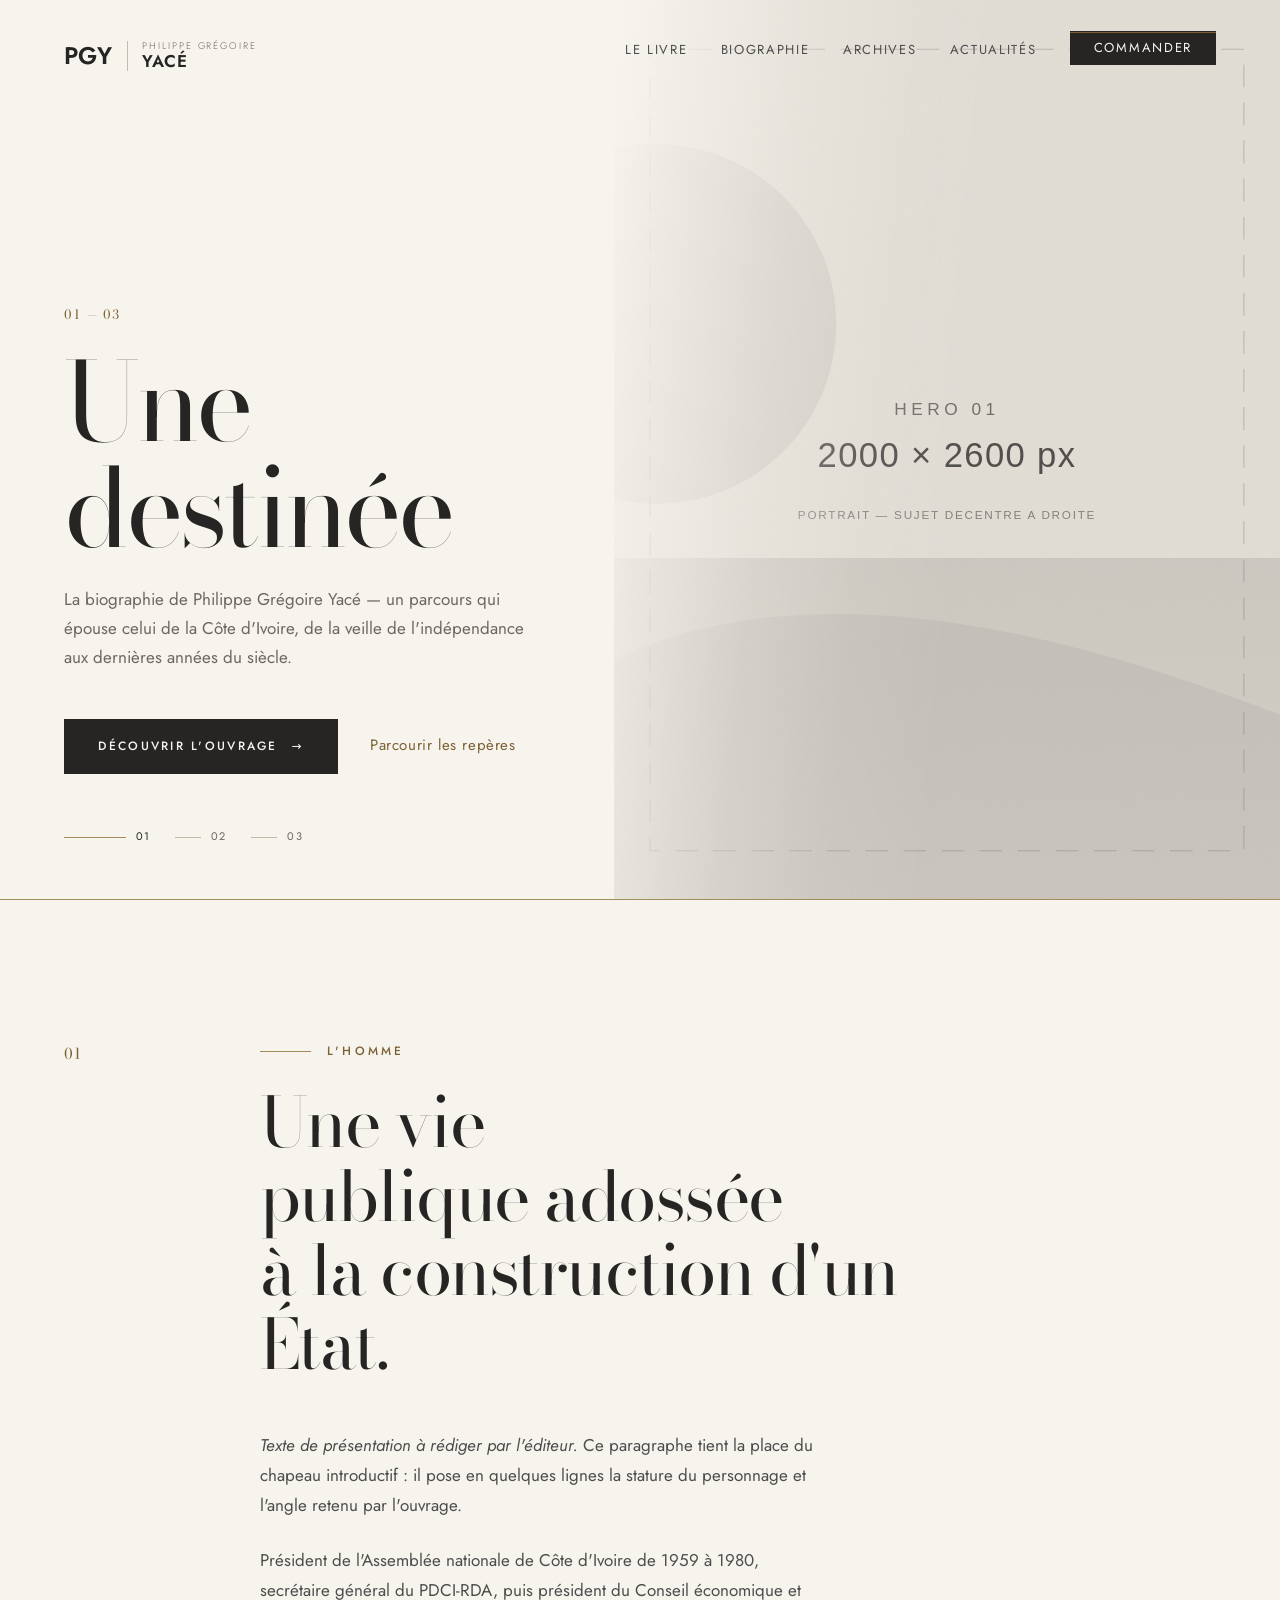
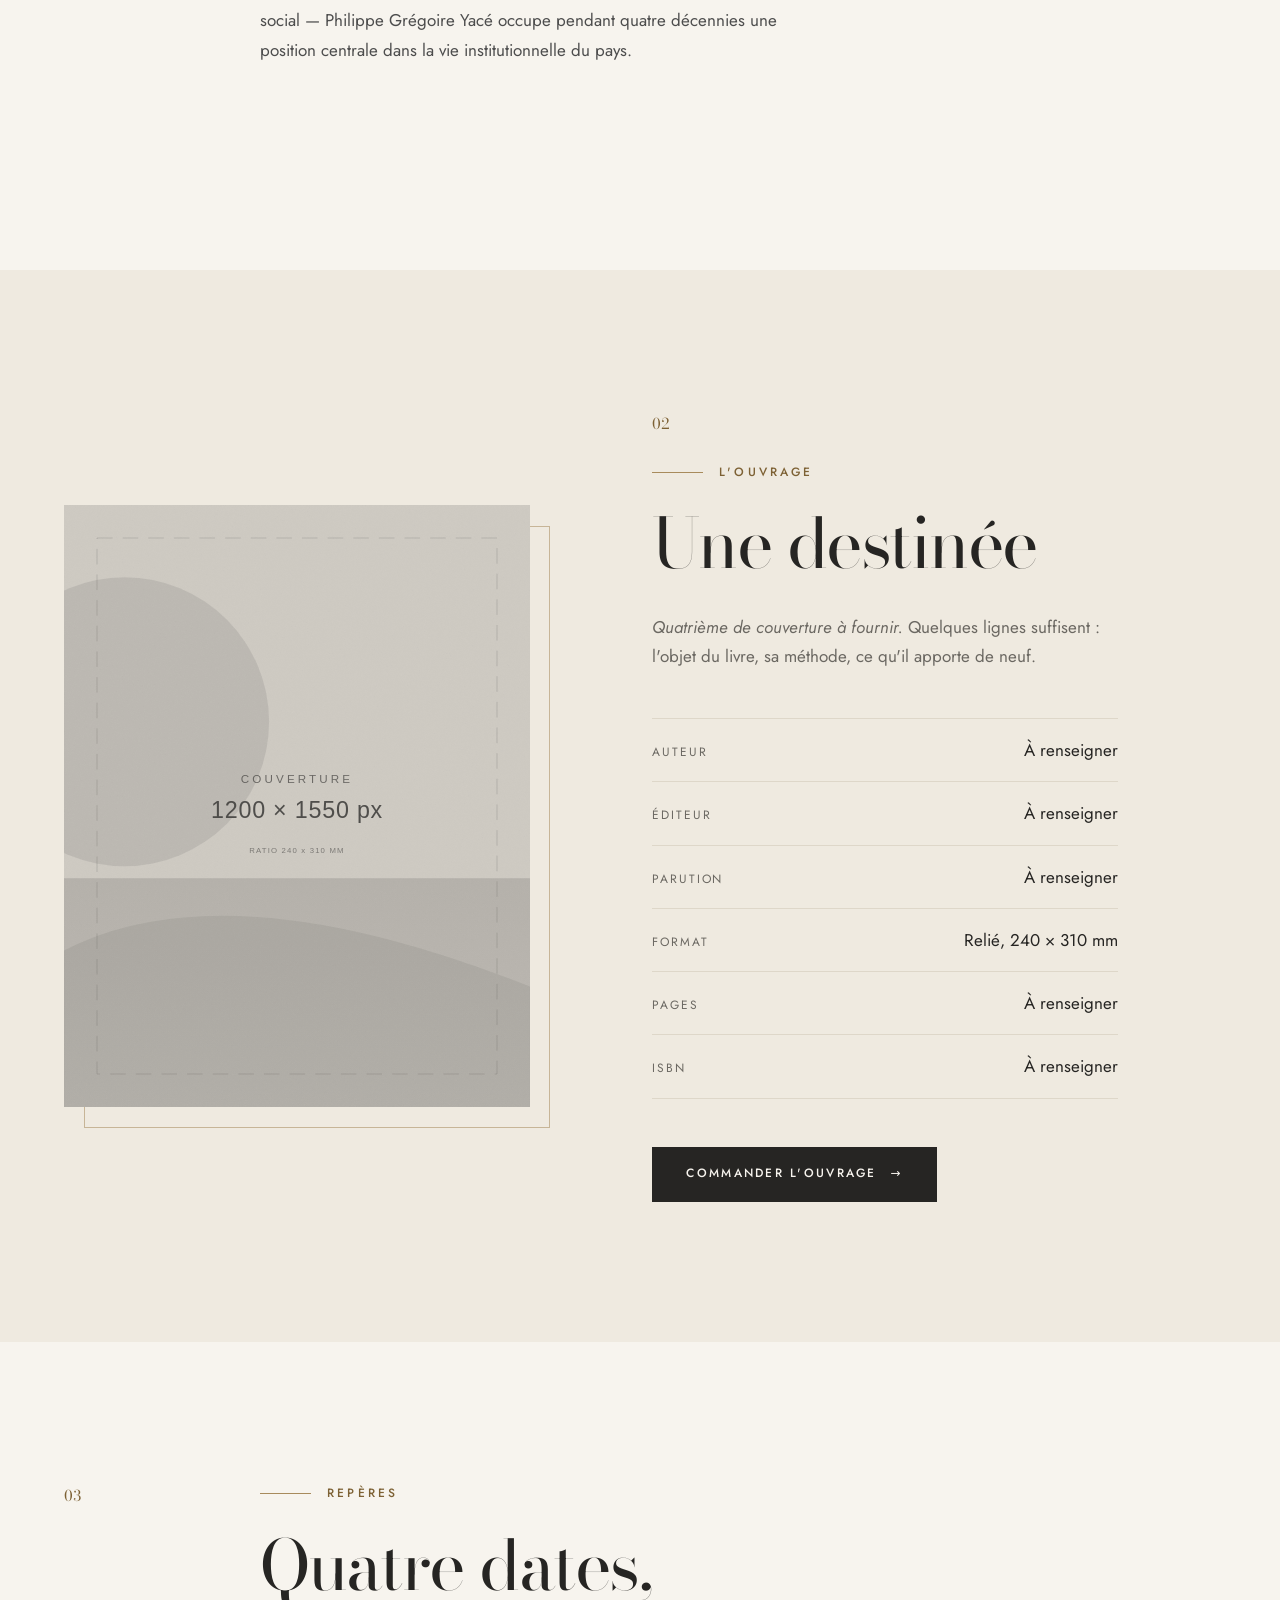
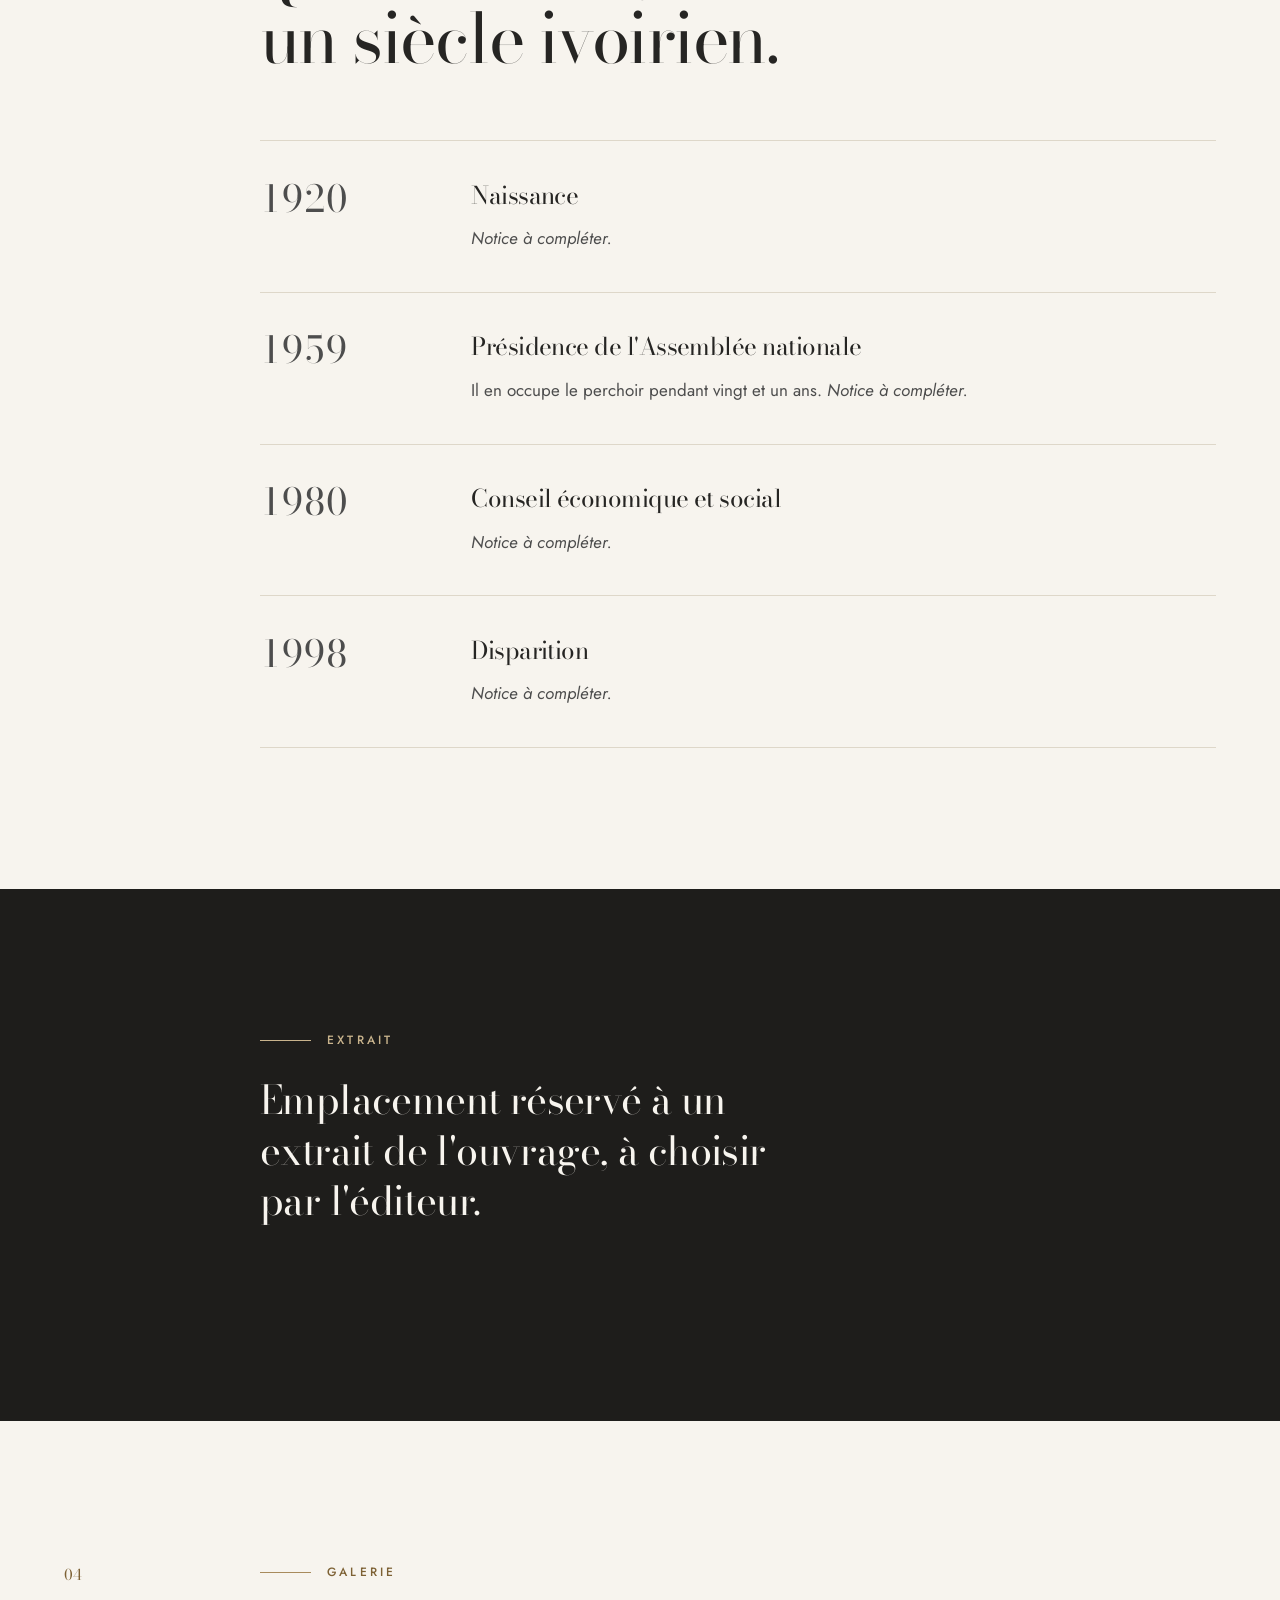
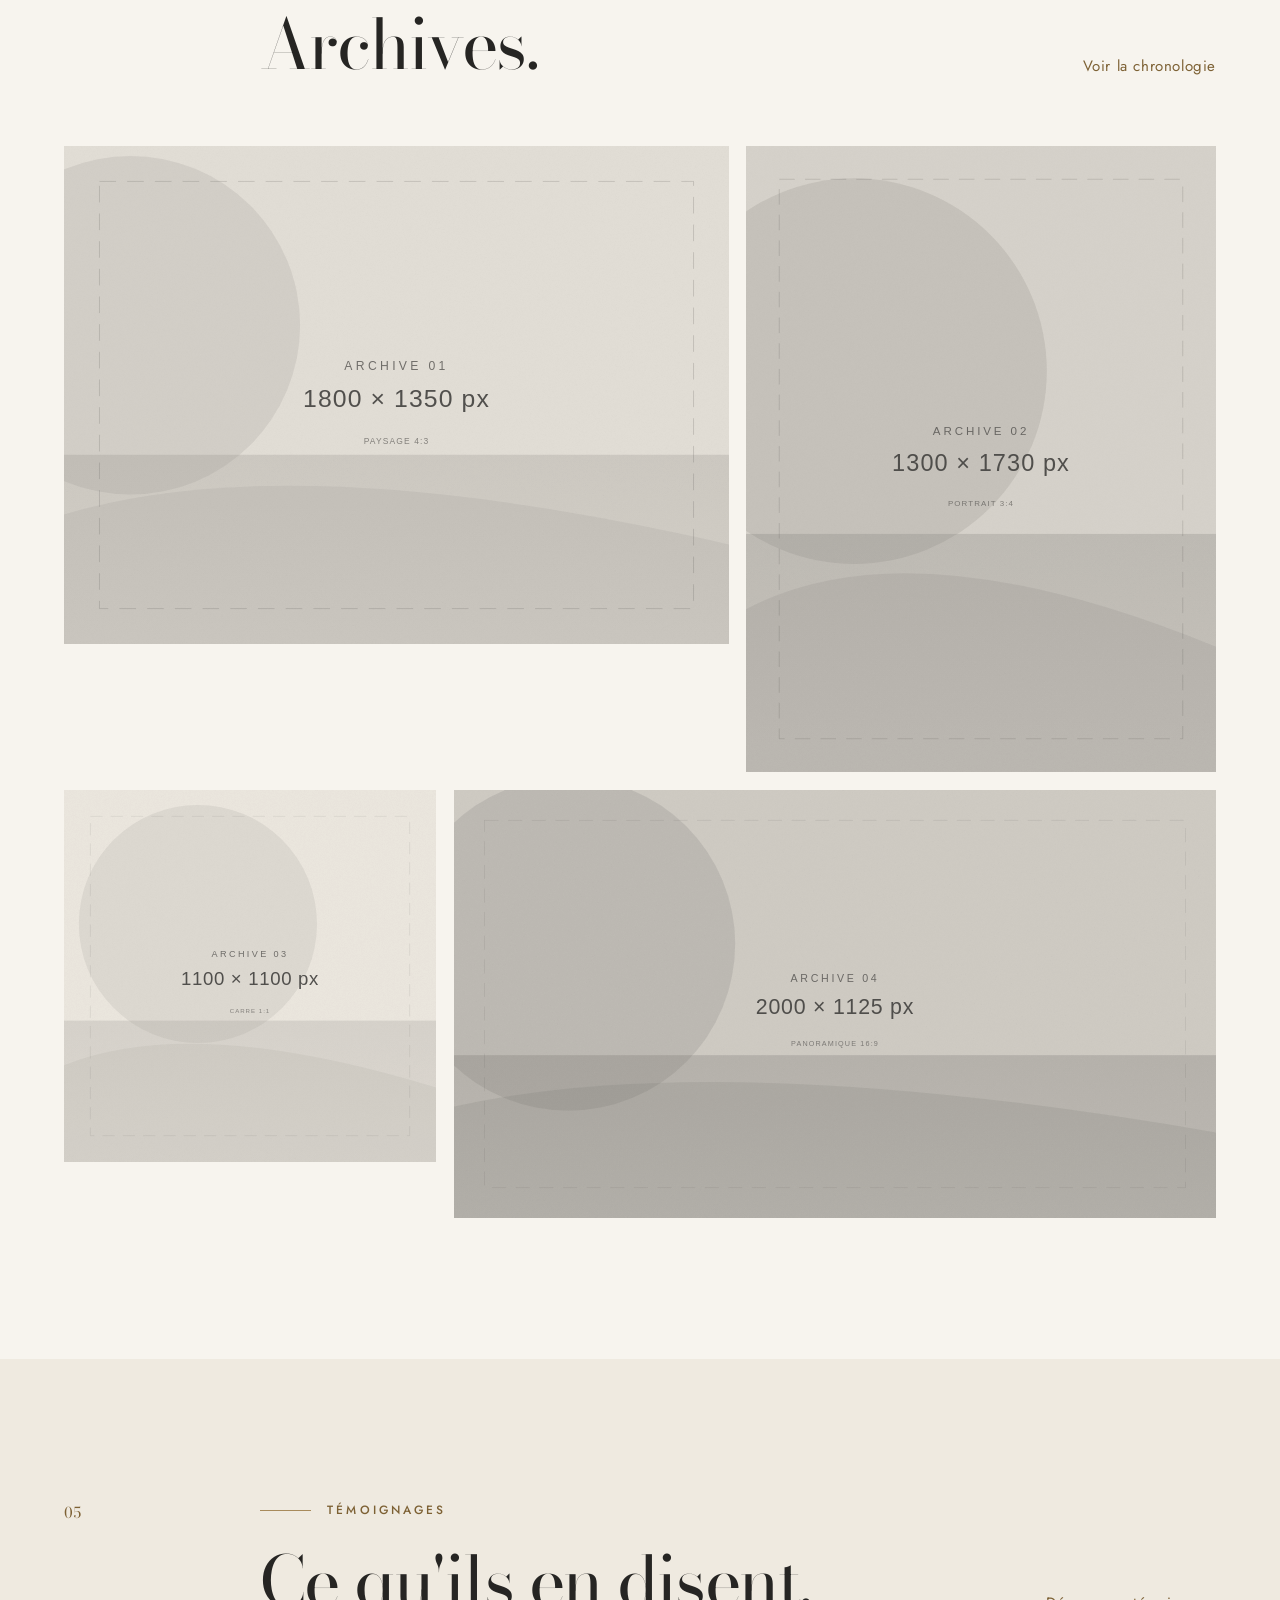
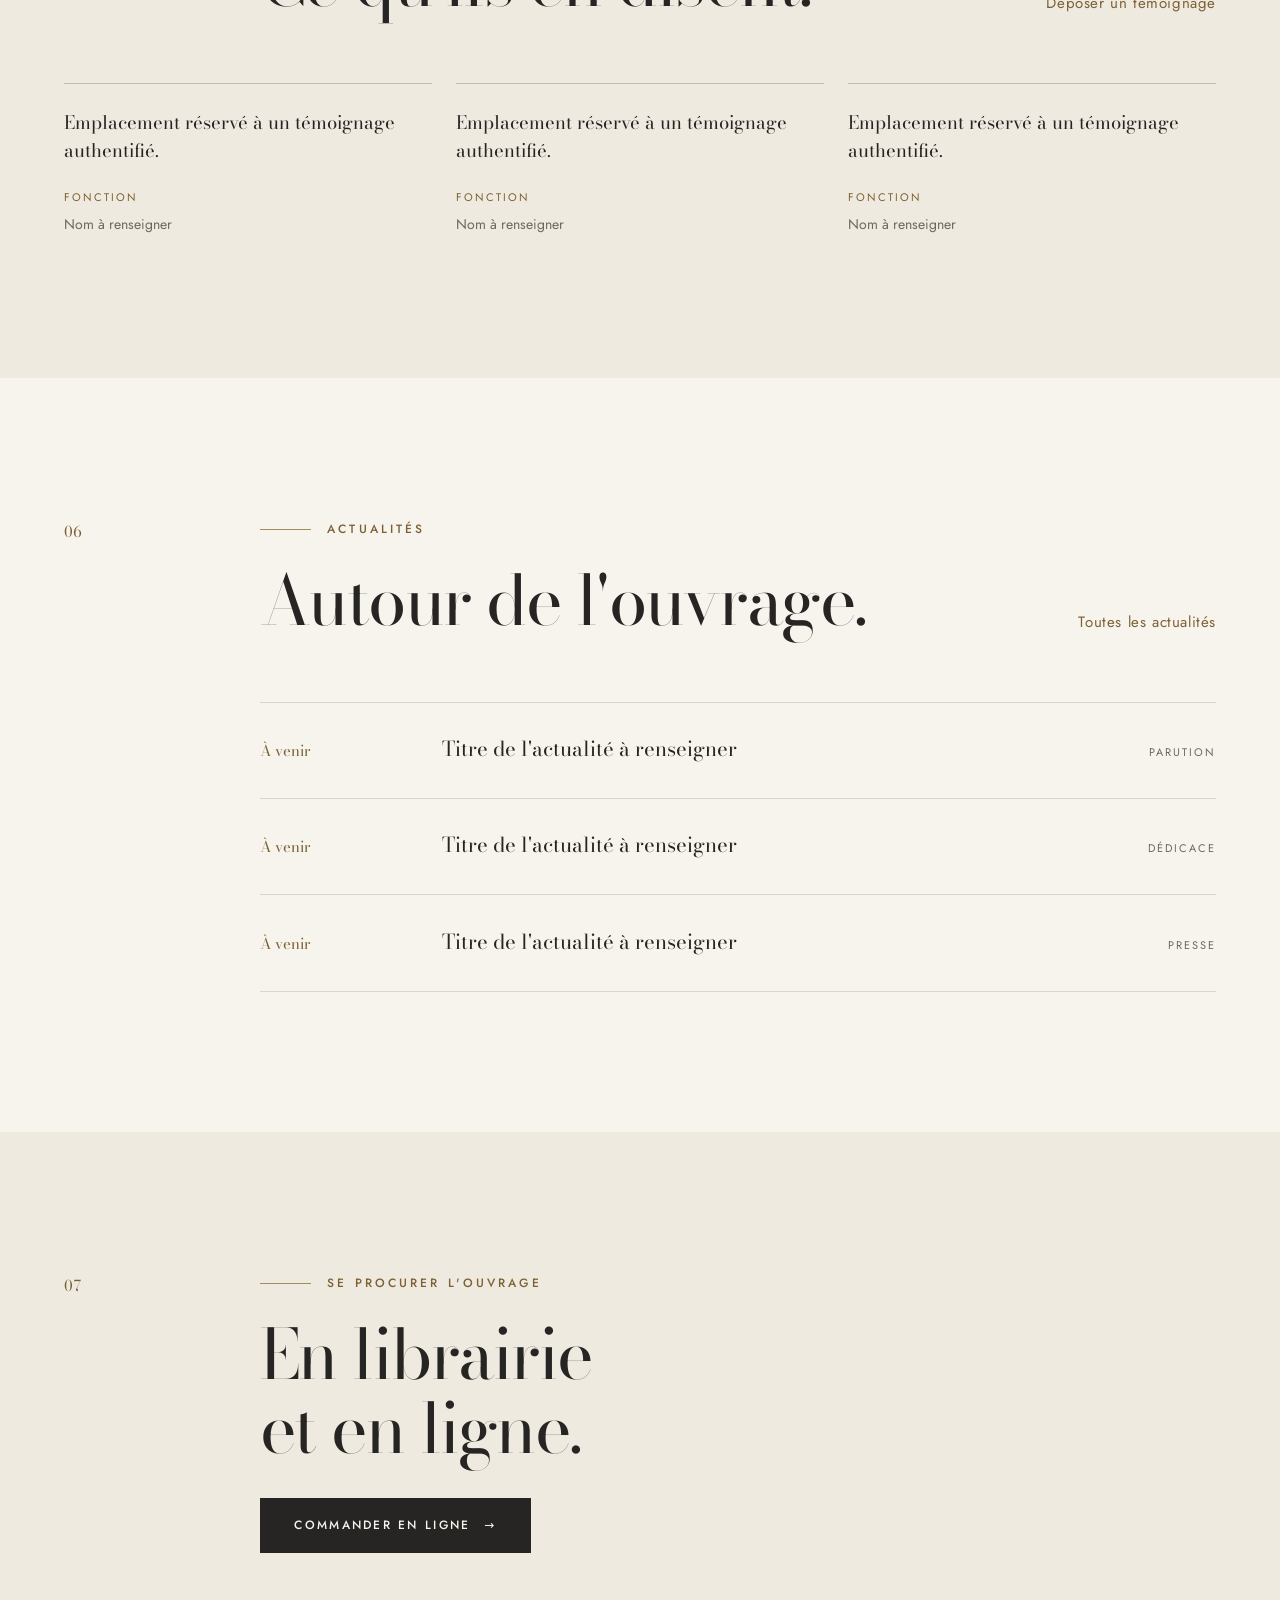
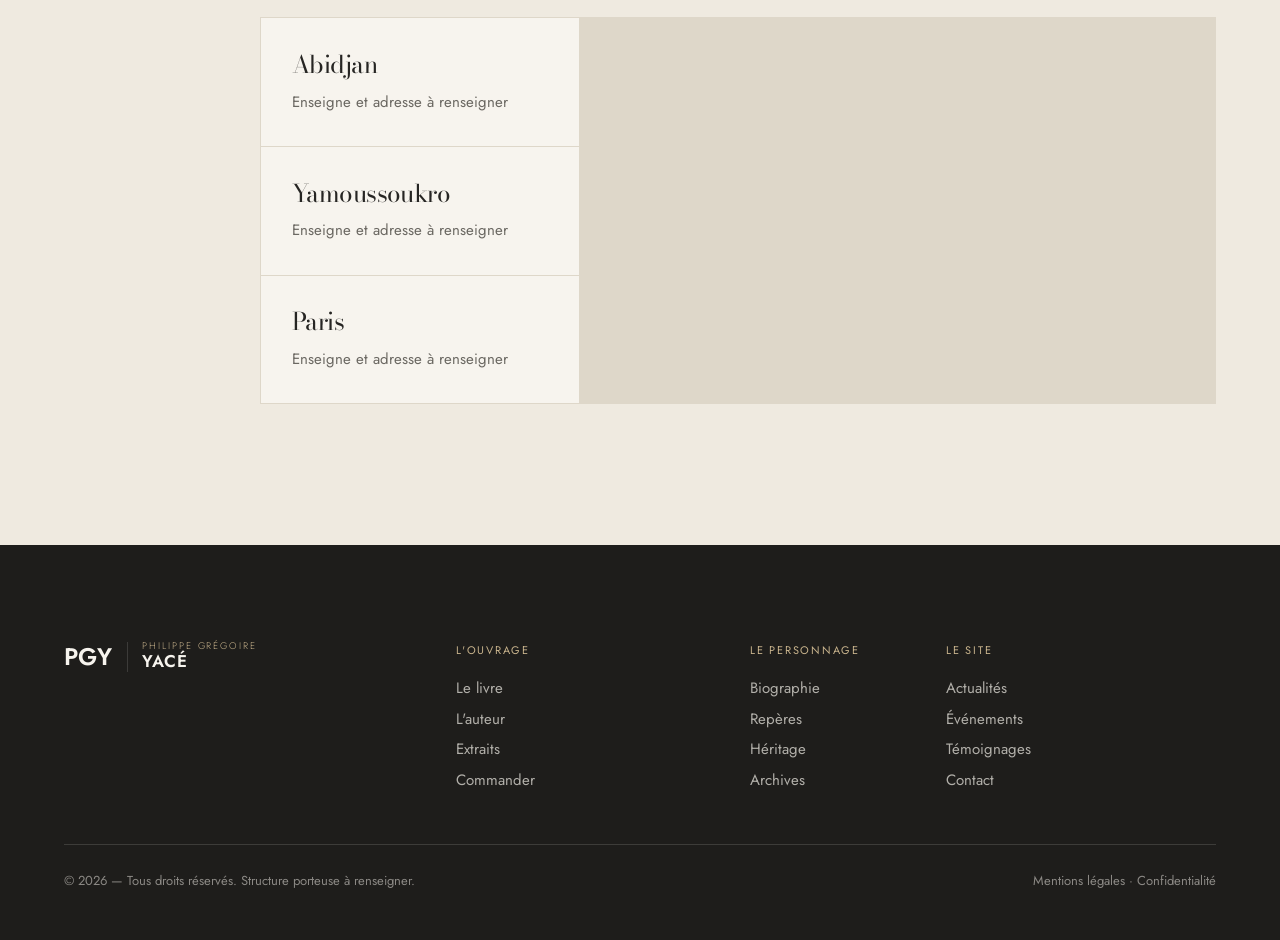
==== commit 301193f9: "Pages « Le livre » et « Biographie » + dimensions sur les gabarits Visuels - Les gabarits d'attente " ====
--- a/site/index.html
+++ b/site/index.html
@@ -67,11 +67,11 @@
 
       <nav aria-label="Navigation principale">
         <ul class="nav-menu" id="navMenu">
-          <li><a href="#ouvrage">Le livre</a></li>
-          <li><a href="#homme">Biographie</a></li>
+          <li><a href="le-livre.html">Le livre</a></li>
+          <li><a href="biographie.html">Biographie</a></li>
           <li><a href="#galerie">Archives</a></li>
           <li><a href="#actualites">Actualités</a></li>
-          <li><a class="btn-pgy btn-pgy--sm" href="#commander">Commander</a></li>
+          <li><a class="btn-pgy btn-pgy--sm" href="le-livre.html#acheter">Commander</a></li>
         </ul>
       </nav>
 
@@ -110,7 +110,7 @@
                 dernières années du siècle.
               </p>
               <div class="hero__cta hero__fade" style="--d:680ms">
-                <a class="btn-pgy" href="#ouvrage">
+                <a class="btn-pgy" href="le-livre.html">
                   Découvrir l'ouvrage
                   <span class="btn-pgy__arrow" aria-hidden="true">&#8594;</span>
                 </a>
@@ -138,7 +138,7 @@
                 <em>Texte à compléter par l'éditeur.</em>
               </p>
               <div class="hero__cta hero__fade" style="--d:680ms">
-                <a class="btn-pgy" href="#homme">
+                <a class="btn-pgy" href="biographie.html">
                   L'homme
                   <span class="btn-pgy__arrow" aria-hidden="true">&#8594;</span>
                 </a>
@@ -164,11 +164,11 @@
                 <em>Descriptif à compléter par l'éditeur.</em>
               </p>
               <div class="hero__cta hero__fade" style="--d:680ms">
-                <a class="btn-pgy" href="#commander">
+                <a class="btn-pgy" href="le-livre.html#acheter">
                   Commander
                   <span class="btn-pgy__arrow" aria-hidden="true">&#8594;</span>
                 </a>
-                <a class="link" href="#commander">Points de vente</a>
+                <a class="link" href="le-livre.html#acheter">Points de vente</a>
               </div>
             </div>
           </div>
@@ -219,6 +219,9 @@
               et social — Philippe Grégoire Yacé occupe pendant quatre décennies
               une position centrale dans la vie institutionnelle du pays.
             </p>
+            <p class="reveal" style="margin-top: var(--sp-6);">
+              <a class="link" href="biographie.html">Lire la biographie complète</a>
+            </p>
           </div>
         </div>
       </div>
@@ -250,7 +253,7 @@
           <div><dt>ISBN</dt><dd>À renseigner</dd></div>
         </dl>
 
-        <a class="btn-pgy reveal" href="#commander">
+        <a class="btn-pgy reveal" href="le-livre.html#acheter">
           Commander l'ouvrage
           <span class="btn-pgy__arrow" aria-hidden="true">&#8594;</span>
         </a>
@@ -342,7 +345,7 @@
         <h2 class="t-d1 reveal">Archives.</h2>
       </div>
       <div class="col-lg-3 d-flex align-items-end justify-content-lg-end">
-        <a class="link reveal" href="#">Voir toute la galerie</a>
+        <a class="link reveal" href="biographie.html#chronologie">Voir la chronologie</a>
       </div>
     </div>
 
@@ -481,39 +484,40 @@
   <div class="shell" style="padding-block: var(--sp-9) var(--sp-7);">
     <div class="row" style="row-gap: var(--sp-7);">
       <div class="col-lg-5 col-xl-4">
-        <a class="logo" href="#" aria-label="Philippe Grégoire Yacé — accueil">
-          <span class="logo__mark">PGY</span>
-          <span class="logo__rule" aria-hidden="true"></span>
-          <span class="logo__text"><b>Philippe Grégoire</b><span>YACÉ</span></span>
-        </a>
+        <a class="logo" href="index.html" aria-label="Philippe Grégoire Yacé — accueil">
+        <span class="logo__mark">PGY</span>
+        <span class="logo__rule" aria-hidden="true"></span>
+        <span class="logo__text"><b>Philippe Grégoire</b><span>YACÉ</span></span>
+      </a>
       </div>
       <div class="col-lg-3 foot__col">
         <p>L'ouvrage</p>
         <ul>
-          <li><a href="#ouvrage">Le livre</a></li>
-          <li><a href="#">L'auteur</a></li>
-          <li><a href="#">Extraits</a></li>
-          <li><a href="#commander">Commander</a></li>
+          <li><a href="le-livre.html">Le livre</a></li>
+          <li><a href="le-livre.html#auteur">L'auteur</a></li>
+          <li><a href="le-livre.html#extrait">Extraits</a></li>
+          <li><a href="le-livre.html#acheter">Commander</a></li>
         </ul>
       </div>
       <div class="col-lg-2 foot__col">
         <p>Le personnage</p>
         <ul>
-          <li><a href="#homme">Biographie</a></li>
-          <li><a href="#reperes">Repères</a></li>
+          <li><a href="biographie.html">Biographie</a></li>
+          <li><a href="biographie.html#chronologie">Repères</a></li>
           <li><a href="#">Héritage</a></li>
-          <li><a href="#galerie">Archives</a></li>
+          <li><a href="index.html#galerie">Archives</a></li>
         </ul>
       </div>
       <div class="col-lg-2 foot__col">
         <p>Le site</p>
         <ul>
-          <li><a href="#actualites">Actualités</a></li>
+          <li><a href="index.html#actualites">Actualités</a></li>
           <li><a href="#">Événements</a></li>
-          <li><a href="#temoignages">Témoignages</a></li>
+          <li><a href="index.html#temoignages">Témoignages</a></li>
           <li><a href="#">Contact</a></li>
         </ul>
       </div>
+    </div>
 
     <div class="foot__rule" style="margin-block: var(--sp-7) var(--sp-5);"></div>
 
--- a/site/assets/css/components.css
+++ b/site/assets/css/components.css
@@ -565,3 +565,137 @@
   .news__i { grid-template-columns: 1fr; gap: var(--sp-2); }
   .news__cat { justify-self: start; }
 }
+
+/* =========================================================================
+   PAGES INTERIEURES
+   ========================================================================= */
+
+/* --- En-tete de page ---------------------------------------------------
+   Pas de carrousel hors accueil : une page interieure s'ouvre sur du texte.
+   Le retrait superieur degage la navigation fixe. */
+.page-head { padding-top: clamp(8.5rem, 17vh, 13rem); padding-bottom: clamp(3rem, 6vw, 5.5rem); }
+.page-head__lead { margin-top: var(--sp-6); }
+.page-head .rule { margin-top: clamp(3rem, 6vw, 5rem); }
+
+/* --- Sommaire lateral colle --------------------------------------------
+   Le filet vertical marque la progression dans le chapitre courant. */
+.subnav { position: sticky; top: 7rem; }
+.subnav ul { list-style: none; margin: 0; padding: 0; }
+.subnav a {
+  display: block;
+  padding: 0.55rem 0 0.55rem var(--sp-4);
+  border-left: 1px solid var(--rule);
+  font-size: 0.75rem;
+  letter-spacing: 0.13em;
+  text-transform: uppercase;
+  color: var(--ink-3);
+  transition: color var(--dur-2) var(--ease), border-color var(--dur-2) var(--ease);
+}
+.subnav a:hover { color: var(--ink); }
+.subnav a.is-active { color: var(--ink); border-left-color: var(--brass); }
+
+/* --- Chapitre de biographie -------------------------------------------- */
+.chap + .chap { margin-top: clamp(3.5rem, 7vw, 6rem); }
+.chap h3 { margin-bottom: var(--sp-5); }
+.chap__num {
+  display: block;
+  margin-bottom: var(--sp-3);
+  font-family: var(--font-display);
+  font-size: 0.8125rem;
+  color: var(--brass-text);
+}
+
+/* --- Filtres de periode ------------------------------------------------ */
+.chips { display: flex; flex-wrap: wrap; gap: var(--sp-3); }
+.chip {
+  padding: 0.6rem 1.15rem;
+  font-size: 0.6875rem;
+  letter-spacing: 0.16em;
+  text-transform: uppercase;
+  color: var(--ink-3);
+  box-shadow: inset 0 0 0 1px var(--rule-strong);
+  cursor: pointer;
+  transition: color var(--dur-1) var(--ease), box-shadow var(--dur-1) var(--ease),
+              background var(--dur-1) var(--ease);
+}
+.chip:hover { color: var(--ink); box-shadow: inset 0 0 0 1px var(--ink-3); }
+.chip.is-active { color: var(--paper); background: var(--ink); box-shadow: inset 0 0 0 1px var(--ink); }
+
+/* --- Frise chronologique depliable -------------------------------------
+   Le depliement s'appuie sur le composant collapse de Bootstrap ; seul le
+   signe +/- est dessine ici, en deux filets, pour eviter l'icone stock. */
+.chrono { border-top: 1px solid var(--rule); }
+.chrono__item { border-bottom: 1px solid var(--rule); }
+.chrono__item[hidden] { display: none; }
+.chrono__head {
+  display: grid;
+  grid-template-columns: minmax(6rem, 10rem) 1fr auto;
+  gap: clamp(1.25rem, 4vw, 4rem);
+  align-items: center;
+  width: 100%;
+  padding-block: clamp(1.4rem, 2.4vw, 2rem);
+  text-align: left;
+  cursor: pointer;
+  transition: background var(--dur-2) var(--ease);
+}
+.chrono__head:hover { background: var(--brass-wash); }
+.chrono__year {
+  font-family: var(--font-display);
+  font-size: clamp(1.5rem, 2.6vw, 2.3rem);
+  line-height: 1;
+  color: var(--ink-2);
+  font-variant-numeric: tabular-nums;
+  transition: color var(--dur-2) var(--ease);
+}
+.chrono__head:hover .chrono__year,
+.chrono__head[aria-expanded="true"] .chrono__year { color: var(--brass-text); }
+.chrono__t { font-family: var(--font-display); font-size: clamp(1.05rem, 1.5vw, 1.35rem); line-height: 1.3; }
+.chrono__sign { position: relative; width: 14px; height: 14px; flex: none; }
+.chrono__sign::before, .chrono__sign::after {
+  content: "";
+  position: absolute;
+  inset: 50% 0 auto 0;
+  height: 1px;
+  background: var(--ink-3);
+  transition: transform var(--dur-2) var(--ease-out);
+}
+.chrono__sign::after { transform: rotate(90deg); }
+.chrono__head[aria-expanded="true"] .chrono__sign::after { transform: rotate(0deg); }
+.chrono__body { padding: 0 0 clamp(1.4rem, 2.4vw, 2rem) 0; }
+.chrono__body .t-body { max-width: 58ch; }
+
+/* --- Sommaire de l'ouvrage ---------------------------------------------
+   Ligne de conduite pointillee entre l'intitule et la page : convention
+   typographique du sommaire imprime, transposee telle quelle. */
+.toc { list-style: none; margin: 0; padding: 0; counter-reset: toc; border-top: 1px solid var(--rule); }
+.toc li {
+  display: flex;
+  align-items: baseline;
+  gap: var(--sp-4);
+  padding-block: var(--sp-4);
+  border-bottom: 1px solid var(--rule);
+}
+.toc li::before {
+  counter-increment: toc;
+  content: counter(toc, decimal-leading-zero);
+  font-family: var(--font-display);
+  font-size: 0.8125rem;
+  color: var(--brass-text);
+  flex: none;
+}
+.toc__t { flex: none; }
+.toc__lead { flex: 1 1 auto; border-bottom: 1px dotted var(--rule-strong); transform: translateY(-4px); }
+.toc__p { flex: none; font-size: var(--fs-small); color: var(--ink-3); font-variant-numeric: tabular-nums; }
+
+/* --- Feuilletage -------------------------------------------------------- */
+.spread { display: grid; grid-template-columns: 1fr 1fr; gap: clamp(1rem, 2vw, 2rem); }
+.spread img { width: 100%; filter: grayscale(1) contrast(1.04) sepia(0.14); }
+
+@media (max-width: 767.98px) {
+  .chrono__head { grid-template-columns: 1fr auto; row-gap: var(--sp-2); }
+  .chrono__year { grid-column: 1 / -1; }
+  .subnav { position: static; margin-bottom: var(--sp-7); }
+  .spread { grid-template-columns: 1fr; }
+  .toc li { flex-wrap: wrap; }
+  .toc__lead { display: none; }
+}
